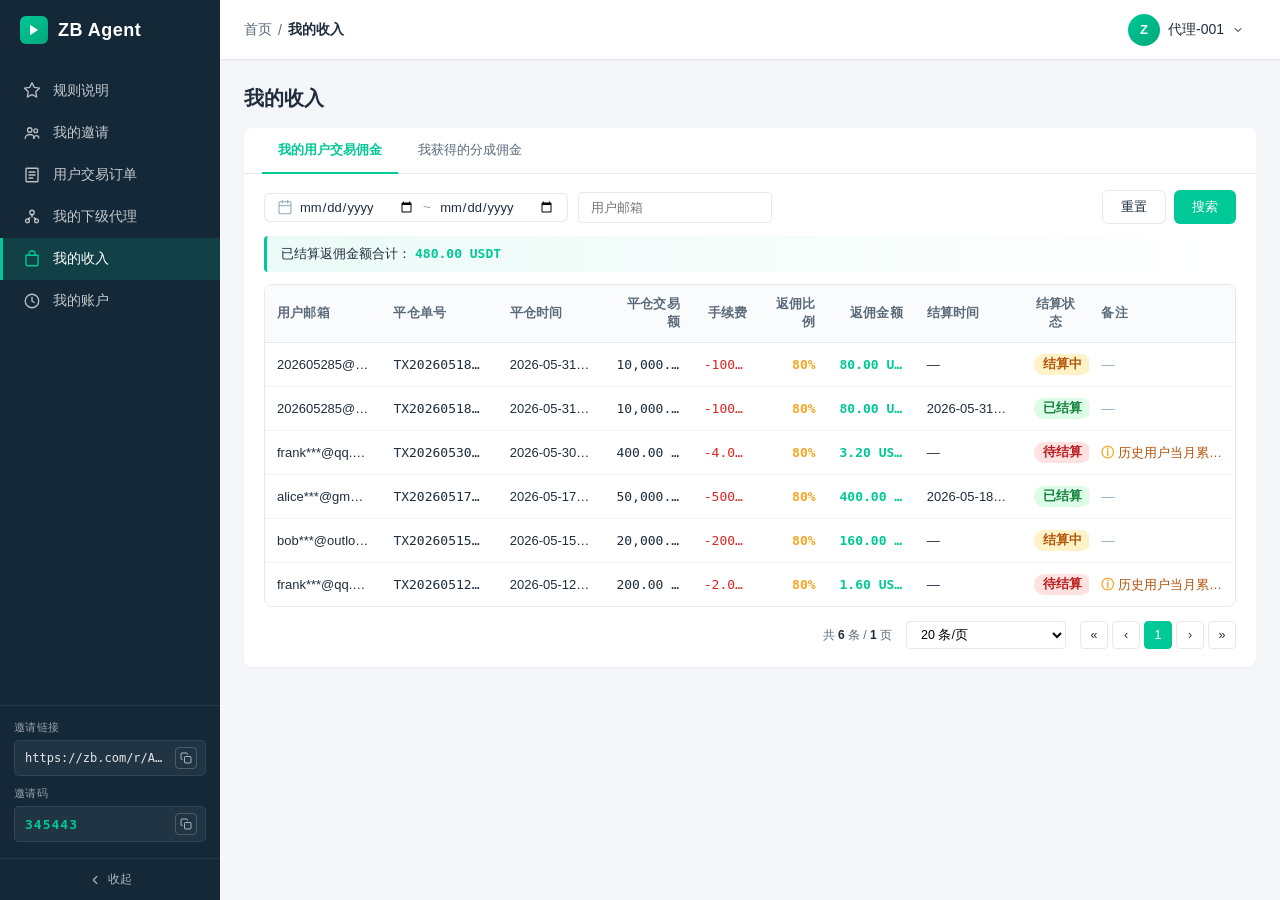
==== income.html @ 8e7a0451 "ZB代理后台第一版" ====
<!DOCTYPE html>
<html lang="zh-CN">
<head>
  <meta charset="UTF-8">
  <meta name="viewport" content="width=device-width, initial-scale=1.0">
  <meta http-equiv="Cache-Control" content="no-cache, no-store, must-revalidate">
  <meta http-equiv="Pragma" content="no-cache">
  <meta http-equiv="Expires" content="0">
  <title>我的收入</title>
  <link rel="stylesheet" href="assets/css/common.css?v=7">
</head>
<body data-title="我的收入">
  <div id="app"></div>
  <script src="assets/js/common.js?v=7"></script>
  <script>
    /* =================================================================
       我的收入 · 按需求文档实现
       Tab：
         L1：① 我的用户交易佣金   ② 我获得的分成佣金
         L2：仅 ①（不渲染 Tab 条）
       状态枚举：结算中 / 已结算
       ================================================================= */

    /* ============== 角色 ============== */
    function getRole() {
      try { return localStorage.getItem('zb_agent_role') || 'L1'; }
      catch (e) { return 'L1'; }
    }

    /* ============== Toast / 工具 ============== */
    function toast(msg, type) {
      const t = document.createElement('div');
      t.className = `toast toast-${type || 'success'}`;
      t.innerHTML = `<span class="toast-ico">${type === 'danger' ? '✕' : '✓'}</span>${msg}`;
      document.body.appendChild(t);
      requestAnimationFrame(() => t.classList.add('show'));
      setTimeout(() => { t.classList.remove('show'); setTimeout(() => t.remove(), 250); }, 2000);
    }
    function fmtUSDT(v) {
      return Number(v).toLocaleString('en-US', { minimumFractionDigits: 2, maximumFractionDigits: 2 }) + ' USDT';
    }
    // 含负数（手续费）的格式化
    function fmtUSDSigned(v) {
      const n = Number(v);
      const abs = Math.abs(n).toLocaleString('en-US', { minimumFractionDigits: 2, maximumFractionDigits: 2 });
      return (n < 0 ? '-' : '') + abs + ' USDT';
    }
    // 状态 tag：待结算 / 结算中 / 已结算
    function statusTag(status) {
      const map = {
        '待结算': 'st-wait',
        '结算中': 'st-pending',
        '已结算': 'st-settled',
      };
      return `<span class="st-tag ${map[status] || ''}">${status}</span>`;
    }
    // 备注：待结算订单显示原因；其它状态显示 "—"
    // 简短文案展示在表格内，完整说明通过 title 在 hover 时显示
    // incomeType: 'rebate'（Tab ① 返佣）| 'share'（Tab ② 分成）
    function settleRemark(status, incomeType) {
      if (status === '待结算') {
        const incomeName = incomeType === 'share' ? '分成金额' : '返佣金额';
        const full = `历史用户当月累计平仓金额 ≤ 1,000 USDT，${incomeName}进入「待结算」状态，暂不结算。`;
        return `<span class="remark-pending" title="${full}">历史用户当月累计平仓 ≤ 1,000 USDT</span>`;
      }
      return '<span class="muted">—</span>';
    }

    /* ============== Mock 数据 ============== */
    // Tab ①：我的用户交易佣金
    //   列：用户邮箱 / 平仓单号 / 平仓时间 / 平仓交易额 / 手续费 /
    //       返佣比例 / 返佣金额 / 结算时间 / 结算状态（待结算/结算中/已结算）/ 备注
    const COMM_DATA = [
      { email: '202605285@qq.com',   closeNo: 'TX20260518023', closeTime: '2026-05-31 15:34:10', closeAmt: 10000, fee: -100, rebateRate: 80, rebateAmt: 80,  settleTime: '—',                  status: '结算中' },
      { email: '202605285@qq.com',   closeNo: 'TX20260518024', closeTime: '2026-05-31 15:34:10', closeAmt: 10000, fee: -100, rebateRate: 80, rebateAmt: 80,  settleTime: '2026-05-31 16:34:10', status: '已结算' },
      // 历史用户单笔小额平仓：触发"待结算"规则（当月累计平仓 ≤ 1,000 USDT）
      { email: 'frank***@qq.com',    closeNo: 'TX20260530011', closeTime: '2026-05-30 09:21:00', closeAmt: 400,   fee: -4,   rebateRate: 80, rebateAmt: 3.2, settleTime: '—',                  status: '待结算' },
      { email: 'alice***@gmail.com', closeNo: 'TX20260517019', closeTime: '2026-05-17 12:30:00', closeAmt: 50000, fee: -500, rebateRate: 80, rebateAmt: 400, settleTime: '2026-05-18 00:00:10', status: '已结算' },
      { email: 'bob***@outlook.com', closeNo: 'TX20260515008', closeTime: '2026-05-15 21:10:00', closeAmt: 20000, fee: -200, rebateRate: 80, rebateAmt: 160, settleTime: '—',                  status: '结算中' },
      // 另一条历史用户的待结算
      { email: 'frank***@qq.com',    closeNo: 'TX20260512007', closeTime: '2026-05-12 16:08:00', closeAmt: 200,   fee: -2,   rebateRate: 80, rebateAmt: 1.6, settleTime: '—',                  status: '待结算' },
    ];

    // Tab ②：我获得的分成佣金
    //   列：用户邮箱 / 代理邮箱 / 平仓单号 / 平仓时间 / 平仓交易额 /
    //       手续费 / 订单佣金 / 我给代理设置的分成比例 / 分成金额 /
    //       结算时间 / 结算状态（待结算/结算中/已结算）/ 备注
    const SHARE_DATA = [
      { email: '202605282@qq.com',   agentEmail: '202605285@qq.com', closeNo: 'TX20260518023', closeTime: '2026-05-31 15:34:10', closeAmt: 10000, fee: -100, orderComm: 80, shareRate: 30, myShare: 24,  settleTime: '—',                  status: '结算中' },
      { email: '202605282@qq.com',   agentEmail: '202605285@qq.com', closeNo: 'TX20260518024', closeTime: '2026-05-31 15:34:10', closeAmt: 10000, fee: -100, orderComm: 80, shareRate: 30, myShare: 24,  settleTime: '2026-05-31 16:34:10', status: '已结算' },
      // 历史用户单笔小额平仓：触发"待结算"规则
      { email: 'frank***@qq.com',    agentEmail: 'sub***@gmail.com', closeNo: 'TX20260529008', closeTime: '2026-05-29 14:20:00', closeAmt: 500,   fee: -5,   orderComm: 4,  shareRate: 50, myShare: 2,   settleTime: '—',                  status: '待结算' },
      { email: 'helen***@gmail.com', agentEmail: 'sub***@gmail.com', closeNo: 'TX20260517005', closeTime: '2026-05-17 11:30:00', closeAmt: 5000,  fee: -50,  orderComm: 40, shareRate: 70, myShare: 28,  settleTime: '2026-05-18 00:00:10', status: '已结算' },
    ];

    /* ============== 通用：日期范围 + 筛选按钮 ============== */
    function dateRangeWrap() {
      return `
        <div class="date-input-wrap">
          <svg class="date-ico" viewBox="0 0 24 24" width="16" height="16" fill="none">
            <rect x="3" y="4" width="18" height="18" rx="2" stroke="currentColor" stroke-width="1.6"/>
            <line x1="16" y1="2" x2="16" y2="6" stroke="currentColor" stroke-width="1.6" stroke-linecap="round"/>
            <line x1="8" y1="2" x2="8" y2="6" stroke="currentColor" stroke-width="1.6" stroke-linecap="round"/>
            <line x1="3" y1="10" x2="21" y2="10" stroke="currentColor" stroke-width="1.6"/>
          </svg>
          <input type="date" class="dt-input" title="平仓时间 起" />
          <span class="dt-sep">~</span>
          <input type="date" class="dt-input" title="平仓时间 止" />
        </div>
      `;
    }
    function filterActions() {
      return `
        <div class="filter-actions">
          <button class="btn-reset" data-act="reset">重置</button>
          <button class="btn-query" data-act="search">搜索</button>
        </div>
      `;
    }

    /* ============== Tab ①：我的用户交易佣金 ============== */
    function renderCommTab() {
      // 已结算返佣金额合计
      const total = COMM_DATA.filter(r => r.status === '已结算').reduce((s, r) => s + r.rebateAmt, 0);
      return `
        <div class="filter-row">
          ${dateRangeWrap()}
          <input type="text" class="form-input filter-input" placeholder="用户邮箱" />
          ${filterActions()}
        </div>

        <div class="sum-row">已结算返佣金额合计：<b class="sum-num">${fmtUSDT(total)}</b></div>

        <div class="table-wrap">
          <table class="data-table biz-table">
            <colgroup>
              <col style="width:12%">
              <col style="width:12%">
              <col style="width:11%">
              <col style="width:9%">
              <col style="width:7%">
              <col style="width:7%">
              <col style="width:9%">
              <col style="width:11%">
              <col style="width:7%">
              <col style="width:15%">
            </colgroup>
            <thead>
              <tr>
                <th>用户邮箱</th>
                <th>平仓单号</th>
                <th>平仓时间</th>
                <th class="text-right">平仓交易额</th>
                <th class="text-right">手续费</th>
                <th class="text-right">返佣比例</th>
                <th class="text-right">返佣金额</th>
                <th>结算时间</th>
                <th class="text-center">结算状态</th>
                <th>备注</th>
              </tr>
            </thead>
            <tbody>
              ${COMM_DATA.length ? COMM_DATA.map((r) => `
                <tr>
                  <td><span class="link-text">${r.email}</span></td>
                  <td class="mono">${r.closeNo}</td>
                  <td class="muted">${r.closeTime}</td>
                  <td class="text-right num">${fmtUSDT(r.closeAmt)}</td>
                  <td class="text-right num fee">${fmtUSDSigned(r.fee)}</td>
                  <td class="text-right num rate-num">${r.rebateRate}%</td>
                  <td class="text-right num strong">${fmtUSDT(r.rebateAmt)}</td>
                  <td class="muted">${r.settleTime}</td>
                  <td class="text-center">${statusTag(r.status)}</td>
                  <td class="remark-cell">${settleRemark(r.status, 'rebate')}</td>
                </tr>
              `).join('') : emptyRow(10)}
            </tbody>
          </table>
        </div>
        ${pagination(COMM_DATA.length)}
      `;
    }

    /* ============== Tab ②：我获得的分成佣金（L1） ============== */
    function renderShareTab() {
      const total = SHARE_DATA.filter(r => r.status === '已结算').reduce((s, r) => s + r.myShare, 0);
      return `
        <div class="filter-row">
          ${dateRangeWrap()}
          <input type="text" class="form-input filter-input" placeholder="用户邮箱" />
          <input type="text" class="form-input filter-input" placeholder="代理邮箱" />
          ${filterActions()}
        </div>

        <div class="sum-row">已结算分成金额合计：<b class="sum-num">${fmtUSDT(total)}</b></div>

        <div class="table-wrap">
          <table class="data-table biz-table">
            <colgroup>
              <col style="width:9%">
              <col style="width:10%">
              <col style="width:10%">
              <col style="width:10%">
              <col style="width:8%">
              <col style="width:7%">
              <col style="width:8%">
              <col style="width:9%">
              <col style="width:7%">
              <col style="width:9%">
              <col style="width:6%">
              <col style="width:7%">
            </colgroup>
            <thead>
              <tr>
                <th>用户邮箱</th>
                <th>代理邮箱</th>
                <th>平仓单号</th>
                <th>平仓时间</th>
                <th class="text-right">平仓交易额</th>
                <th class="text-right">手续费</th>
                <th class="text-right">订单佣金</th>
                <th class="text-right">我给代理设置的分成比例</th>
                <th class="text-right">分成金额</th>
                <th>结算时间</th>
                <th class="text-center">结算状态</th>
                <th>备注</th>
              </tr>
            </thead>
            <tbody>
              ${SHARE_DATA.length ? SHARE_DATA.map((r) => `
                <tr>
                  <td><span class="link-text">${r.email}</span></td>
                  <td><span class="agent-tag">${r.agentEmail}</span></td>
                  <td class="mono">${r.closeNo}</td>
                  <td class="muted">${r.closeTime}</td>
                  <td class="text-right num">${fmtUSDT(r.closeAmt)}</td>
                  <td class="text-right num fee">${fmtUSDSigned(r.fee)}</td>
                  <td class="text-right num">${fmtUSDT(r.orderComm)}</td>
                  <td class="text-right num rate-num">${r.shareRate}%</td>
                  <td class="text-right num strong">${fmtUSDT(r.myShare)}</td>
                  <td class="muted">${r.settleTime}</td>
                  <td class="text-center">${statusTag(r.status)}</td>
                  <td class="remark-cell">${settleRemark(r.status, 'share')}</td>
                </tr>
              `).join('') : emptyRow(12)}
            </tbody>
          </table>
        </div>
        ${pagination(SHARE_DATA.length)}
      `;
    }

    /* ============== 空态行 + 分页 ============== */
    function emptyRow(cols) {
      return `
        <tr class="empty-row">
          <td colspan="${cols}">
            <div class="empty-cell">
              <svg viewBox="0 0 64 64" width="48" height="48" class="empty-svg">
                <rect x="8" y="14" width="48" height="38" rx="4" fill="#f1f5f9" stroke="#cbd5e1" stroke-width="1.5"/>
                <line x1="8" y1="24" x2="56" y2="24" stroke="#cbd5e1" stroke-width="1.5"/>
                <circle cx="14" cy="19" r="1.4" fill="#cbd5e1"/>
                <circle cx="18" cy="19" r="1.4" fill="#cbd5e1"/>
                <circle cx="22" cy="19" r="1.4" fill="#cbd5e1"/>
                <line x1="16" y1="36" x2="48" y2="36" stroke="#e2e8f0" stroke-width="2" stroke-linecap="round"/>
                <line x1="16" y1="42" x2="40" y2="42" stroke="#e2e8f0" stroke-width="2" stroke-linecap="round"/>
              </svg>
              <span>暂无资料</span>
            </div>
          </td>
        </tr>
      `;
    }
    function pagination(total) {
      const totalPages = Math.max(1, Math.ceil(total / 20));
      return `
        <div class="pagination">
          <span class="page-info">共 <b>${total}</b> 条 / <b>${totalPages}</b> 页</span>
          <div class="page-size">
            <select class="form-select page-size-sel">
              <option>10 条/页</option>
              <option selected>20 条/页</option>
              <option>50 条/页</option>
              <option>100 条/页</option>
            </select>
          </div>
          <div class="page-btns">
            <button class="page-btn" data-page="first" title="首页">«</button>
            <button class="page-btn" data-page="prev"  title="上一页">‹</button>
            <button class="page-btn active">1</button>
            <button class="page-btn" data-page="next"  title="下一页">›</button>
            <button class="page-btn" data-page="last"  title="末页">»</button>
          </div>
        </div>
      `;
    }

    /* ============== 主框架 ============== */
    const PAGE_CONTENT = (function () {
      // L1 + L2 都有下级代理 → 都能拿到分成佣金（2 Tab）
      // L3 是最底层 → 只有用户交易佣金（1 Tab）
      const role = getRole();
      const showFullTabs = role === 'L1' || role === 'L2';
      const tabBar = showFullTabs ? `
        <div class="inv-tabs">
          <button class="inv-tab active" data-tab="comm">我的用户交易佣金</button>
          <button class="inv-tab" data-tab="share">我获得的分成佣金</button>
        </div>
      ` : '';

      return `
        <div class="page-header">
          <h1 class="page-title">我的收入</h1>
        </div>

        <div class="card sec-card">
          ${tabBar}
          <div class="inv-pane" id="incPane"></div>
        </div>
      `;
    })();

    let currentTab = 'comm';
    function switchTab(tab) {
      currentTab = tab;
      document.querySelectorAll('.inv-tab').forEach((b) => {
        b.classList.toggle('active', b.dataset.tab === tab);
      });
      const el = document.getElementById('incPane');
      el.innerHTML = tab === 'share' ? renderShareTab() : renderCommTab();
      bindPaneActions();
    }

    function bindPaneActions() {
      document.querySelectorAll('[data-act]').forEach((b) => {
        b.addEventListener('click', () => {
          const act = b.dataset.act;
          if (act === 'reset') {
            document.querySelectorAll('#incPane input, #incPane select').forEach((el) => { el.value = ''; });
            toast('已重置筛选', 'success');
          } else if (act === 'search') {
            toast('已搜索', 'success');
          }
        });
      });
      document.querySelectorAll('.page-btn').forEach((b) => {
        b.addEventListener('click', () => {
          if (b.classList.contains('active')) return;
          toast('翻页（占位）', 'success');
        });
      });
    }

    window.onPageReady = function () {
      document.querySelectorAll('.inv-tab').forEach((b) => {
        b.addEventListener('click', () => switchTab(b.dataset.tab));
      });
      switchTab('comm');
    };

    initLayout(PAGE_CONTENT);
  </script>

  <style>
    /* —— Tab —— */
    .sec-card { padding: 0; }
    .inv-tabs {
      display: flex; gap: 4px;
      padding: 0 18px;
      border-bottom: 1px solid var(--color-border);
    }
    .inv-tab {
      padding: 13px 16px;
      font-size: var(--fs-body);
      color: var(--color-text-secondary);
      background: transparent; border: none;
      border-bottom: 2px solid transparent;
      cursor: pointer;
      transition: all 0.15s;
      margin-bottom: -1px;
      font-family: inherit;
    }
    .inv-tab:hover { color: var(--color-primary); }
    .inv-tab.active {
      color: var(--color-primary); font-weight: var(--fw-semibold);
      border-bottom-color: var(--color-primary);
    }
    .inv-pane { padding: 16px 20px 18px; }

    /* —— 筛选 —— */
    .filter-row {
      display: flex; align-items: center; gap: 10px;
      flex-wrap: wrap; margin-bottom: 12px;
    }
    .filter-input { min-width: 160px; max-width: 200px; }
    .filter-actions { margin-left: auto; display: flex; gap: 8px; }

    .date-input-wrap {
      display: flex; align-items: center; gap: 6px;
      padding: 5px 12px;
      border: 1px solid var(--color-border);
      border-radius: 6px; background: #fff;
    }
    .date-input-wrap:focus-within { border-color: var(--color-primary); }
    .date-ico { color: var(--color-text-muted); }
    .dt-input {
      border: none; outline: none;
      font-size: var(--fs-body); color: var(--color-text);
      background: transparent; width: 116px; font-family: inherit;
    }
    .dt-sep { color: var(--color-text-muted); padding: 0 2px; }

    .btn-query, .btn-reset {
      padding: 7px 18px; font-size: var(--fs-body); border-radius: 6px;
      cursor: pointer; border: none; transition: all 0.15s; font-family: inherit;
    }
    .btn-query { color: #fff; background: var(--color-primary); }
    .btn-query:hover { background: var(--color-primary-hover); }
    .btn-reset { color: var(--color-text); background: #fff; border: 1px solid var(--color-border); }
    .btn-reset:hover { border-color: var(--color-primary); color: var(--color-primary); }

    /* —— 合计行 —— */
    .sum-row {
      padding: 9px 14px;
      background: linear-gradient(90deg, rgba(0,200,150,0.08) 0%, rgba(0,200,150,0) 100%);
      border-left: 3px solid var(--color-primary);
      border-radius: 4px;
      margin-bottom: 12px;
      font-size: var(--fs-body);
      color: var(--color-text);
    }
    .sum-num {
      color: var(--color-primary);
      font-weight: var(--fw-bold);
      font-size: var(--fs-h3);
      font-family: ui-monospace, monospace;
      margin-left: 4px;
    }

    /* —— 表 —— */
    .biz-table {
      table-layout: fixed;
      width: 100%;
    }
    .biz-table th, .biz-table td {
      vertical-align: middle;
      white-space: nowrap;
      overflow: hidden;
      text-overflow: ellipsis;
      padding: 11px 12px;
    }
    .muted { color: var(--color-text-muted); }
    .strong { font-weight: var(--fw-semibold); color: var(--color-text); }
    .mono {
      font-family: ui-monospace, 'SF Mono', Consolas, monospace;
      color: var(--color-text);
      font-size: var(--fs-body-sm);
    }
    .num {
      font-family: ui-monospace, 'SF Mono', Consolas, monospace;
      color: var(--color-text);
    }
    .num.strong { color: var(--color-primary); }
    .num.fee { color: #dc2626; }
    .num.rate-num { color: var(--color-warning); font-weight: var(--fw-semibold); }
    .link-text { color: var(--color-text); font-weight: var(--fw-medium); }

    /* 代理 tag */
    .agent-tag {
      display: inline-block; padding: 2px 8px;
      background: rgba(58,161,255,0.08);
      color: #3aa1ff; border-radius: 3px;
      font-size: var(--fs-body-sm);
      font-family: ui-monospace, monospace;
    }

    /* 结算状态：待结算 / 结算中 / 已结算 */
    .st-tag {
      display: inline-block;
      padding: 2px 9px;
      border-radius: 10px;
      font-size: var(--fs-body-sm);
      font-weight: var(--fw-semibold);
    }
    .st-wait    { background: #fee2e2; color: #b91c1c; }
    .st-pending { background: #fef3c7; color: #b45309; }
    .st-settled { background: #dcfce7; color: #15803d; }

    /* —— 备注列 —— */
    /* 待结算订单的备注：橙色文字 + 截断显示，hover 完整 title 提示 */
    .remark-cell {
      font-size: var(--fs-meta);
      color: var(--color-text-muted);
    }
    .remark-pending {
      display: inline-block;
      max-width: 100%;
      color: #b45309;
      cursor: help;
      overflow: hidden;
      text-overflow: ellipsis;
      white-space: nowrap;
      vertical-align: bottom;
    }
    .remark-pending::before {
      content: "ⓘ ";
      color: var(--color-warning);
      font-weight: bold;
    }

    /* 表头允许换行：防止"我给代理设置的分成比例"等长标题被截断 */
    .biz-table th {
      white-space: normal;
      line-height: 1.4;
      word-break: keep-all;
      overflow-wrap: break-word;
    }

    /* 空态行 */
    .empty-row td { padding: 0; border-bottom: none; }
    .empty-cell {
      display: flex; flex-direction: column;
      align-items: center; justify-content: center;
      gap: 10px;
      padding: 56px 20px;
      color: var(--color-text-muted);
      font-size: var(--fs-meta);
    }
    .empty-svg { opacity: 0.7; }

    /* 分页 */
    .pagination {
      display: flex; align-items: center; justify-content: flex-end;
      gap: 14px; margin-top: 14px;
    }
    .page-info { font-size: var(--fs-meta); color: var(--color-text-secondary); }
    .page-info b { color: var(--color-text); }
    .page-size-sel {
      padding: 5px 24px 5px 10px;
      font-size: var(--fs-body-sm);
      border-radius: 4px;
      border: 1px solid var(--color-border);
      background: #fff; cursor: pointer; font-family: inherit;
    }
    .page-btns { display: flex; gap: 4px; }
    .page-btn {
      min-width: 28px; height: 28px;
      padding: 0 8px;
      border: 1px solid var(--color-border);
      background: #fff; color: var(--color-text);
      cursor: pointer; border-radius: 4px;
      font-size: var(--fs-body-sm);
      transition: all 0.15s; font-family: inherit;
    }
    .page-btn:hover { border-color: var(--color-primary); color: var(--color-primary); }
    .page-btn.active {
      background: var(--color-primary);
      border-color: var(--color-primary);
      color: #fff; cursor: default;
    }
  </style>
</body>
</html>
---- assets/css/common.css ----
/* =========================================================
   ZB 代理后台 · 通用样式
   设计风格：参考 PartnerShip（深色侧边栏 + 浅色内容区）
   ========================================================= */

:root {
  /* 配色变量 —— 后续如要换主题，只改这里 */
  --bg-page: #f4f6f9;              /* 内容区背景 */
  --bg-card: #ffffff;              /* 卡片背景 */
  --bg-sidebar: #142838;           /* 侧边栏背景（深海蓝） */
  --bg-sidebar-hover: #1f3a4f;     /* 侧边栏 hover 态 */
  --bg-sidebar-active: #00c896;    /* 侧边栏选中态（亮绿） */
  --bg-header: #ffffff;            /* 顶部 header 背景 */

  --color-primary: #00c896;        /* 主题色 - 亮绿 */
  --color-primary-hover: #00b386;
  --color-text: #1f2d3d;           /* 主文本 */
  --color-text-secondary: #5a6a7a; /* 次文本 */
  --color-text-muted: #8fa9bb;     /* 弱化文本 */
  --color-text-light: #ffffff;     /* 深色背景上的文字 */
  --color-border: #e4e9f0;         /* 边框 */
  --color-success: #00c896;
  --color-warning: #f5a623;
  --color-danger: #e64545;
  --color-info: #3aa1ff;

  /* 尺寸 */
  --sidebar-width: 220px;
  --sidebar-width-collapsed: 60px;
  --header-height: 60px;
  --radius-sm: 4px;
  --radius-md: 8px;
  --radius-lg: 12px;

  /* 阴影 */
  --shadow-sm: 0 1px 2px rgba(0, 0, 0, 0.04);
  --shadow-md: 0 2px 8px rgba(0, 0, 0, 0.06);
  --shadow-lg: 0 4px 16px rgba(0, 0, 0, 0.08);

  /* =========================================================
     字号规范（全局统一，新页面必须使用这套变量）
     使用原则：
       --fs-h1       页面主标题（一页一个）
       --fs-h2       区块/卡片/章节标题
       --fs-h3       子标题、单元小标题、KPI 数字标签
       --fs-body     正文：表格 td、段落、按钮、输入框
       --fs-body-sm  紧凑正文：表格 th、表单 label
       --fs-meta     副标题、说明、提示、tip
       --fs-mini     辅助：增减量 delta、breadcrumb、表格次要字段
       --fs-tag      标签、徽章、最弱辅助
     ========================================================= */
  --fs-h1: 20px;
  --fs-h2: 15px;
  --fs-h3: 13px;
  --fs-body: 13px;
  --fs-body-sm: 12.5px;
  --fs-meta: 12px;
  --fs-mini: 11.5px;
  --fs-tag: 10.5px;

  /* 行高 */
  --lh-tight: 1.4;
  --lh-normal: 1.6;
  --lh-loose: 1.8;

  /* 字重 */
  --fw-normal: 400;
  --fw-medium: 500;
  --fw-semibold: 600;
  --fw-bold: 700;
}

/* ============== 重置与基础 ============== */
*,
*::before,
*::after {
  box-sizing: border-box;
  margin: 0;
  padding: 0;
}

html,
body {
  height: 100%;
  font-family: -apple-system, BlinkMacSystemFont, "PingFang SC",
    "Microsoft YaHei", "微软雅黑", "Helvetica Neue", Arial, sans-serif;
  font-size: 14px;
  color: var(--color-text);
  background-color: var(--bg-page);
  -webkit-font-smoothing: antialiased;
  -moz-osx-font-smoothing: grayscale;
}

a {
  color: inherit;
  text-decoration: none;
}

button {
  font-family: inherit;
  cursor: pointer;
  border: none;
  background: none;
}

ul {
  list-style: none;
}

/* ============== 整体布局 ============== */
.app-layout {
  display: flex;
  min-height: 100vh;
}

/* 主内容区（右侧） */
.main-wrapper {
  flex: 1;
  display: flex;
  flex-direction: column;
  margin-left: var(--sidebar-width);
  min-width: 0;
  transition: margin-left 0.22s ease;
}

.main-content {
  flex: 1;
  padding: 24px;
  overflow-x: auto;
}

/* ============== 侧边栏 ============== */
.sidebar {
  position: fixed;
  left: 0;
  top: 0;
  bottom: 0;
  width: var(--sidebar-width);
  background-color: var(--bg-sidebar);
  color: var(--color-text-light);
  display: flex;
  flex-direction: column;
  z-index: 100;
  transition: width 0.22s ease;
}

.sidebar-logo {
  height: var(--header-height);
  display: flex;
  align-items: center;
  padding: 0 20px;
  font-size: 18px;
  font-weight: 700;
  letter-spacing: 0.5px;
  gap: 10px;
}

.sidebar-logo .logo-icon {
  width: 28px;
  height: 28px;
  display: flex;
  align-items: center;
  justify-content: center;
  background: linear-gradient(135deg, #00c896 0%, #00a87d 100%);
  border-radius: 6px;
  color: #fff;
}

.sidebar-menu {
  flex: 1;
  padding: 10px 0;
  overflow-y: auto;
}

.sidebar-menu li {
  position: relative;
}

.sidebar-menu a {
  display: flex;
  align-items: center;
  gap: 12px;
  padding: 12px 20px;
  color: rgba(255, 255, 255, 0.75);
  font-size: 14px;
  transition: all 0.2s;
  border-left: 3px solid transparent;
}

.sidebar-menu a:hover {
  background-color: var(--bg-sidebar-hover);
  color: #fff;
}

.sidebar-menu a.active {
  background-color: rgba(0, 200, 150, 0.15);
  color: #fff;
  border-left-color: var(--color-primary);
}

.sidebar-menu a.active .menu-icon {
  color: var(--color-primary);
}

.menu-icon {
  width: 18px;
  height: 18px;
  flex-shrink: 0;
  color: rgba(255, 255, 255, 0.7);
}

/* ============== 侧边栏底部：折叠 / 展开 按钮 ============== */
.sidebar-collapse-btn {
  display: flex;
  align-items: center;
  justify-content: center;
  gap: 6px;
  width: 100%;
  padding: 12px 14px;
  border: none;
  border-top: 1px solid rgba(255, 255, 255, 0.08);
  background: transparent;
  color: rgba(255, 255, 255, 0.65);
  font-size: 12px;
  cursor: pointer;
  transition: all 0.15s;
  font-family: inherit;
  flex-shrink: 0;
}
.sidebar-collapse-btn:hover {
  background: rgba(255, 255, 255, 0.05);
  color: #fff;
}
.collapse-icon {
  flex-shrink: 0;
  transition: transform 0.22s ease;
}

/* ============== 侧边栏：折叠态 ============== */
.app-layout.sidebar-collapsed .sidebar {
  width: var(--sidebar-width-collapsed);
}
.app-layout.sidebar-collapsed .main-wrapper {
  margin-left: var(--sidebar-width-collapsed);
}

/* 折叠态：logo 隐藏文字，居中图标 */
.app-layout.sidebar-collapsed .sidebar-logo {
  padding: 0;
  justify-content: center;
}
.app-layout.sidebar-collapsed .sidebar-logo span {
  display: none;
}

/* 折叠态：菜单项隐藏文字，居中图标 */
.app-layout.sidebar-collapsed .sidebar-menu a {
  padding: 12px 0;
  justify-content: center;
  gap: 0;
  border-left-width: 0;
}
.app-layout.sidebar-collapsed .sidebar-menu a span {
  display: none;
}
/* 选中态：底部小色块取代左侧边线（更直观） */
.app-layout.sidebar-collapsed .sidebar-menu a.active {
  border-left: none;
  position: relative;
}
.app-layout.sidebar-collapsed .sidebar-menu a.active::before {
  content: "";
  position: absolute;
  left: 0;
  top: 25%;
  bottom: 25%;
  width: 3px;
  background: var(--color-primary);
  border-radius: 0 2px 2px 0;
}

/* 折叠态：邀请卡整体隐藏（内容是长文本，折叠后不适合展示） */
.app-layout.sidebar-collapsed .sidebar-invite {
  display: none;
}

/* 折叠态：底部按钮只显示图标，箭头方向反转 */
.app-layout.sidebar-collapsed .sidebar-collapse-btn {
  padding: 12px 0;
}
.app-layout.sidebar-collapsed .collapse-text {
  display: none;
}
.app-layout.sidebar-collapsed .collapse-icon {
  transform: rotate(180deg);
}

/* ============== 侧边栏底部：邀请链接 + 邀请码 ============== */
.sidebar-invite {
  /* 紧贴底部，与菜单列表之间有分隔线 */
  padding: 14px 14px 16px;
  border-top: 1px solid rgba(255, 255, 255, 0.08);
  display: flex;
  flex-direction: column;
  gap: 10px;
}
.sb-inv-row {
  display: flex;
  flex-direction: column;
  gap: 5px;
  min-width: 0;
}
.sb-inv-label {
  font-size: 11px;
  color: rgba(255, 255, 255, 0.55);
  letter-spacing: 0.4px;
}
.sb-inv-value {
  display: flex;
  align-items: center;
  gap: 6px;
  padding: 6px 8px 6px 10px;
  background: rgba(255, 255, 255, 0.06);
  border: 1px solid rgba(255, 255, 255, 0.08);
  border-radius: 5px;
  min-width: 0;
}
.sb-inv-text {
  flex: 1;
  min-width: 0;
  font-family: ui-monospace, "SF Mono", Consolas, monospace;
  font-size: 12px;
  color: rgba(255, 255, 255, 0.88);
  overflow: hidden;
  text-overflow: ellipsis;
  white-space: nowrap;
}
.sb-inv-code {
  font-size: 13px;
  font-weight: 700;
  color: var(--color-primary);
  letter-spacing: 1px;
}
.sb-inv-copy {
  display: inline-flex; align-items: center; justify-content: center;
  width: 22px; height: 22px;
  padding: 0;
  background: transparent;
  border: 1px solid rgba(255, 255, 255, 0.2);
  border-radius: 4px;
  color: rgba(255, 255, 255, 0.7);
  cursor: pointer;
  transition: all 0.15s;
  flex-shrink: 0;
  font-family: inherit;
}
.sb-inv-copy:hover {
  background: var(--color-primary);
  border-color: var(--color-primary);
  color: #fff;
}

/* ============== 顶部 Header ============== */
.header {
  height: var(--header-height);
  background-color: var(--bg-header);
  border-bottom: 1px solid var(--color-border);
  display: flex;
  align-items: center;
  justify-content: space-between;
  padding: 0 24px;
  box-shadow: var(--shadow-sm);
  position: sticky;
  top: 0;
  z-index: 50;
}

.breadcrumb {
  font-size: 14px;
  color: var(--color-text-secondary);
  display: flex;
  align-items: center;
  gap: 6px;
}

.breadcrumb .current {
  color: var(--color-text);
  font-weight: 600;
}

.header-actions {
  display: flex;
  align-items: center;
  gap: 16px;
}

.icon-btn {
  width: 36px;
  height: 36px;
  border-radius: 50%;
  display: flex;
  align-items: center;
  justify-content: center;
  color: var(--color-text-secondary);
  transition: all 0.2s;
  position: relative;
}

.icon-btn:hover {
  background-color: var(--bg-page);
  color: var(--color-text);
}

.icon-btn .badge {
  position: absolute;
  top: 6px;
  right: 6px;
  width: 8px;
  height: 8px;
  background-color: var(--color-danger);
  border-radius: 50%;
}

/* 用户下拉 */
.user-dropdown {
  position: relative;
}

.user-trigger {
  display: flex;
  align-items: center;
  gap: 8px;
  padding: 4px 12px 4px 4px;
  border-radius: 20px;
  transition: background 0.2s;
}

.user-trigger:hover {
  background-color: var(--bg-page);
}

.avatar {
  width: 32px;
  height: 32px;
  border-radius: 50%;
  background: linear-gradient(135deg, #00c896 0%, #00a87d 100%);
  color: #fff;
  display: flex;
  align-items: center;
  justify-content: center;
  font-size: 13px;
  font-weight: 600;
}

.user-name {
  font-size: 14px;
  color: var(--color-text);
}

.dropdown-menu {
  position: absolute;
  top: calc(100% + 8px);
  right: 0;
  min-width: 180px;
  background: #fff;
  border-radius: var(--radius-md);
  box-shadow: var(--shadow-lg);
  padding: 6px 0;
  opacity: 0;
  visibility: hidden;
  transform: translateY(-6px);
  transition: all 0.2s;
}

.user-dropdown.open .dropdown-menu {
  opacity: 1;
  visibility: visible;
  transform: translateY(0);
}

.dropdown-menu a {
  display: flex;
  align-items: center;
  gap: 10px;
  padding: 10px 16px;
  color: var(--color-text);
  font-size: 14px;
  transition: background 0.15s;
}

.dropdown-menu a:hover {
  background-color: var(--bg-page);
}

.dropdown-menu hr {
  border: none;
  border-top: 1px solid var(--color-border);
  margin: 4px 0;
}

/* ============== 通用组件 ============== */

/* 页面标题 */
.page-header {
  margin-bottom: 16px;
}

.page-title {
  font-size: var(--fs-h1);
  font-weight: var(--fw-bold);
  color: var(--color-text);
  margin-bottom: 4px;
  line-height: var(--lh-tight);
}

.page-desc {
  font-size: var(--fs-meta);
  color: var(--color-text-secondary);
  line-height: var(--lh-normal);
}

/* 卡片 */
.card {
  background-color: var(--bg-card);
  border-radius: var(--radius-md);
  padding: 20px;
  margin-bottom: 14px;
  box-shadow: var(--shadow-sm);
}

.card-title {
  font-size: var(--fs-h2);
  font-weight: var(--fw-semibold);
  margin-bottom: 14px;
  display: flex;
  align-items: center;
  gap: 8px;
}

.card-title::before {
  content: "";
  width: 3px;
  height: 14px;
  background-color: var(--color-primary);
  border-radius: 2px;
}

/* 按钮 */
.btn {
  display: inline-flex;
  align-items: center;
  justify-content: center;
  gap: 5px;
  padding: 7px 14px;
  border-radius: var(--radius-sm);
  font-size: var(--fs-body);
  font-weight: var(--fw-medium);
  transition: all 0.2s;
  border: 1px solid transparent;
  cursor: pointer;
}

.btn-primary {
  background-color: var(--color-primary);
  color: #fff;
}

.btn-primary:hover {
  background-color: var(--color-primary-hover);
}

.btn-outline {
  background-color: #fff;
  border-color: var(--color-border);
  color: var(--color-text);
}

.btn-outline:hover {
  border-color: var(--color-primary);
  color: var(--color-primary);
}

.btn-sm {
  padding: 4px 10px;
  font-size: var(--fs-meta);
}

/* 表格 */
.table-wrap {
  overflow-x: auto;
  border-radius: var(--radius-md);
  border: 1px solid var(--color-border);
}

table.data-table {
  width: 100%;
  border-collapse: collapse;
  background: #fff;
  font-size: var(--fs-body);
}

.data-table thead {
  background-color: #fafbfc;
}

.data-table th {
  padding: 10px 14px;
  text-align: left;
  font-weight: var(--fw-semibold);
  font-size: var(--fs-body-sm);
  color: var(--color-text-secondary);
  border-bottom: 1px solid var(--color-border);
  white-space: nowrap;
  letter-spacing: 0.2px;
}

.data-table td {
  padding: 11px 14px;
  font-size: var(--fs-body);
  border-bottom: 1px solid #f0f3f7;
  color: var(--color-text);
}

.data-table tbody tr:hover {
  background-color: #f9fafc;
}

.data-table tbody tr:last-child td {
  border-bottom: none;
}

/* 表头/单元格对齐 —— 同名 class 都生效（避免被 th 默认 left 覆盖） */
.data-table th.text-right,
.data-table td.text-right {
  text-align: right;
}
.data-table th.text-center,
.data-table td.text-center {
  text-align: center;
}

/* 空态 */
.empty-state {
  padding: 60px 20px;
  text-align: center;
  color: var(--color-text-muted);
  font-size: var(--fs-meta);
}

.empty-state .empty-icon {
  font-size: 44px;
  margin-bottom: 12px;
  opacity: 0.4;
}

/* 占位提示（开发中标签） */
.dev-tag {
  display: inline-block;
  padding: 1px 8px;
  background-color: #fff5e6;
  color: #f5a623;
  border-radius: 4px;
  font-size: var(--fs-tag);
  font-weight: var(--fw-semibold);
  margin-left: 8px;
}

/* 标签 */
.tag {
  display: inline-block;
  padding: 1px 8px;
  border-radius: 4px;
  font-size: var(--fs-tag);
  font-weight: var(--fw-semibold);
}

.tag-success {
  background-color: #e6faf3;
  color: var(--color-success);
}

.tag-warning {
  background-color: #fff5e6;
  color: var(--color-warning);
}

.tag-danger {
  background-color: #ffeaea;
  color: var(--color-danger);
}

.tag-info {
  background-color: #e7f3ff;
  color: var(--color-info);
}

/* =========================================================
   区块卡 / 章节 / 区块头 —— 全局统一样式
   适用：rules.html、assessment.html 等所有业务页
   ========================================================= */

/* 区块卡（多用于横向单卡） */
.sec-card {
  background: var(--bg-card);
  border-radius: var(--radius-md);
  padding: 20px 22px;
  margin-bottom: 14px;
  box-shadow: var(--shadow-sm);
}

/* 区块头（含编号 + 标题 + 副标） */
.sec-head {
  display: flex;
  align-items: center;
  gap: 10px;
  margin-bottom: 14px;
  padding-bottom: 12px;
  border-bottom: 1px solid #f0f3f7;
}

.sec-head.no-border {
  padding-bottom: 0;
  border-bottom: none;
}

.sec-head.with-right {
  justify-content: space-between;
}

.sec-head .head-left {
  display: flex;
  align-items: center;
  gap: 10px;
}

.sec-num {
  flex-shrink: 0;
  width: 26px;
  height: 26px;
  border-radius: 6px;
  background: linear-gradient(135deg, #00c896 0%, #00a87d 100%);
  color: #fff;
  font-size: var(--fs-meta);
  font-weight: var(--fw-bold);
  display: flex;
  align-items: center;
  justify-content: center;
  box-shadow: 0 2px 6px rgba(0, 200, 150, 0.25);
}

.sec-title {
  font-size: var(--fs-h2);
  font-weight: var(--fw-bold);
  color: var(--color-text);
  line-height: var(--lh-tight);
}

.sec-sub {
  font-size: var(--fs-meta);
  color: var(--color-text-secondary);
  line-height: var(--lh-normal);
  margin-top: 1px;
}

/* =========================================================
   Toast 全局提示（右上角悬浮）
   ========================================================= */
.toast {
  position: fixed;
  top: 20px;
  right: 20px;
  background: #fff;
  padding: 11px 18px;
  border-radius: var(--radius-md);
  box-shadow: 0 6px 20px rgba(0, 0, 0, 0.12);
  display: flex;
  align-items: center;
  gap: 8px;
  font-size: var(--fs-body);
  color: var(--color-text);
  z-index: 1000;
  opacity: 0;
  transform: translateX(20px);
  transition: all 0.25s;
  border-left: 3px solid var(--color-primary);
}
.toast.show { opacity: 1; transform: translateX(0); }
.toast-danger { border-left-color: var(--color-danger); }
.toast-ico {
  width: 18px;
  height: 18px;
  border-radius: 50%;
  display: flex;
  align-items: center;
  justify-content: center;
  background: var(--color-primary);
  color: #fff;
  font-size: var(--fs-mini);
  font-weight: var(--fw-bold);
}
.toast-danger .toast-ico { background: var(--color-danger); }

/* 表单 */
.form-row {
  display: flex;
  gap: 10px;
  align-items: center;
  flex-wrap: wrap;
  margin-bottom: 14px;
}

.form-input,
.form-select {
  padding: 7px 12px;
  border: 1px solid var(--color-border);
  border-radius: var(--radius-sm);
  font-size: var(--fs-body);
  background: #fff;
  transition: border-color 0.2s;
  min-width: 160px;
  font-family: inherit;
}

.form-input:focus,
.form-select:focus {
  outline: none;
  border-color: var(--color-primary);
}

.form-label {
  font-size: var(--fs-body-sm);
  color: var(--color-text-secondary);
  white-space: nowrap;
}

/* ============== 响应式（简化） ============== */
@media (max-width: 768px) {
  :root {
    --sidebar-width: 60px;
  }
  .sidebar-logo {
    padding: 0;
    justify-content: center;
  }
  .sidebar-logo span,
  .sidebar-menu a span {
    display: none;
  }
  .sidebar-menu a {
    padding: 12px 0;
    justify-content: center;
    gap: 0;
    border-left-width: 0;
  }
  .user-name {
    display: none;
  }
  /* 小屏自动隐藏：邀请卡 + 折叠按钮文字 */
  .sidebar-invite {
    display: none;
  }
  .collapse-text {
    display: none;
  }
}
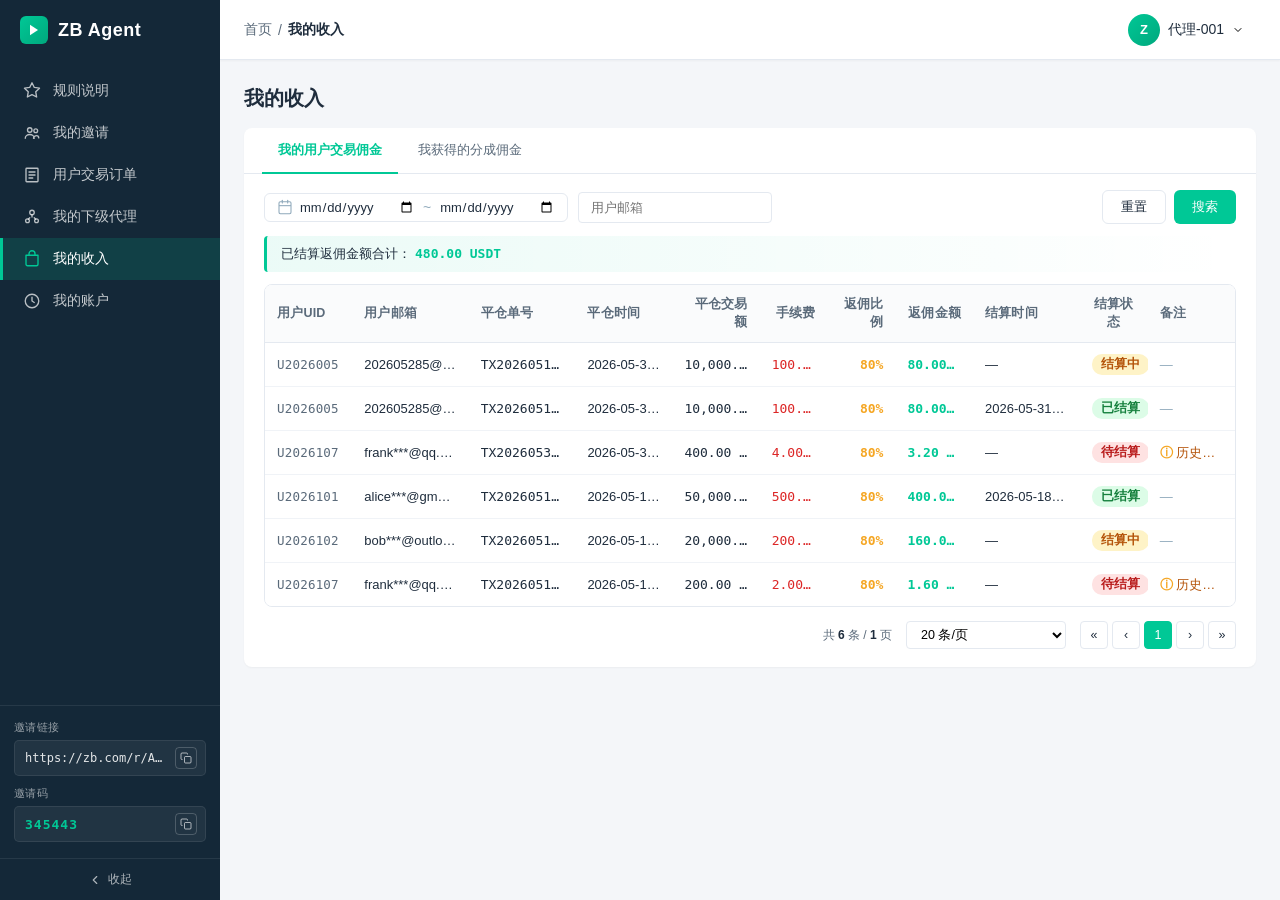
==== commit 1c135081: "Add files via upload" ====
--- a/income.html
+++ b/income.html
@@ -71,14 +71,14 @@
     //   列：用户邮箱 / 平仓单号 / 平仓时间 / 平仓交易额 / 手续费 /
     //       返佣比例 / 返佣金额 / 结算时间 / 结算状态（待结算/结算中/已结算）/ 备注
     const COMM_DATA = [
-      { email: '202605285@qq.com',   closeNo: 'TX20260518023', closeTime: '2026-05-31 15:34:10', closeAmt: 10000, fee: -100, rebateRate: 80, rebateAmt: 80,  settleTime: '—',                  status: '结算中' },
-      { email: '202605285@qq.com',   closeNo: 'TX20260518024', closeTime: '2026-05-31 15:34:10', closeAmt: 10000, fee: -100, rebateRate: 80, rebateAmt: 80,  settleTime: '2026-05-31 16:34:10', status: '已结算' },
+      { uid: 'U2026005', email: '202605285@qq.com',   closeNo: 'TX20260518023', closeTime: '2026-05-31 15:34:10', closeAmt: 10000, fee: -100, rebateRate: 80, rebateAmt: 80,  settleTime: '—',                  status: '结算中' },
+      { uid: 'U2026005', email: '202605285@qq.com',   closeNo: 'TX20260518024', closeTime: '2026-05-31 15:34:10', closeAmt: 10000, fee: -100, rebateRate: 80, rebateAmt: 80,  settleTime: '2026-05-31 16:34:10', status: '已结算' },
       // 历史用户单笔小额平仓：触发"待结算"规则（当月累计平仓 ≤ 1,000 USDT）
-      { email: 'frank***@qq.com',    closeNo: 'TX20260530011', closeTime: '2026-05-30 09:21:00', closeAmt: 400,   fee: -4,   rebateRate: 80, rebateAmt: 3.2, settleTime: '—',                  status: '待结算' },
-      { email: 'alice***@gmail.com', closeNo: 'TX20260517019', closeTime: '2026-05-17 12:30:00', closeAmt: 50000, fee: -500, rebateRate: 80, rebateAmt: 400, settleTime: '2026-05-18 00:00:10', status: '已结算' },
-      { email: 'bob***@outlook.com', closeNo: 'TX20260515008', closeTime: '2026-05-15 21:10:00', closeAmt: 20000, fee: -200, rebateRate: 80, rebateAmt: 160, settleTime: '—',                  status: '结算中' },
+      { uid: 'U2026107', email: 'frank***@qq.com',    closeNo: 'TX20260530011', closeTime: '2026-05-30 09:21:00', closeAmt: 400,   fee: -4,   rebateRate: 80, rebateAmt: 3.2, settleTime: '—',                  status: '待结算' },
+      { uid: 'U2026101', email: 'alice***@gmail.com', closeNo: 'TX20260517019', closeTime: '2026-05-17 12:30:00', closeAmt: 50000, fee: -500, rebateRate: 80, rebateAmt: 400, settleTime: '2026-05-18 00:00:10', status: '已结算' },
+      { uid: 'U2026102', email: 'bob***@outlook.com', closeNo: 'TX20260515008', closeTime: '2026-05-15 21:10:00', closeAmt: 20000, fee: -200, rebateRate: 80, rebateAmt: 160, settleTime: '—',                  status: '结算中' },
       // 另一条历史用户的待结算
-      { email: 'frank***@qq.com',    closeNo: 'TX20260512007', closeTime: '2026-05-12 16:08:00', closeAmt: 200,   fee: -2,   rebateRate: 80, rebateAmt: 1.6, settleTime: '—',                  status: '待结算' },
+      { uid: 'U2026107', email: 'frank***@qq.com',    closeNo: 'TX20260512007', closeTime: '2026-05-12 16:08:00', closeAmt: 200,   fee: -2,   rebateRate: 80, rebateAmt: 1.6, settleTime: '—',                  status: '待结算' },
     ];
 
     // Tab ②：我获得的分成佣金
@@ -86,11 +86,11 @@
     //       手续费 / 订单佣金 / 我给代理设置的分成比例 / 分成金额 /
     //       结算时间 / 结算状态（待结算/结算中/已结算）/ 备注
     const SHARE_DATA = [
-      { email: '202605282@qq.com',   agentEmail: '202605285@qq.com', closeNo: 'TX20260518023', closeTime: '2026-05-31 15:34:10', closeAmt: 10000, fee: -100, orderComm: 80, shareRate: 30, myShare: 24,  settleTime: '—',                  status: '结算中' },
-      { email: '202605282@qq.com',   agentEmail: '202605285@qq.com', closeNo: 'TX20260518024', closeTime: '2026-05-31 15:34:10', closeAmt: 10000, fee: -100, orderComm: 80, shareRate: 30, myShare: 24,  settleTime: '2026-05-31 16:34:10', status: '已结算' },
+      { uid: 'U2026282', email: '202605282@qq.com',   agentEmail: '202605285@qq.com', closeNo: 'TX20260518023', closeTime: '2026-05-31 15:34:10', closeAmt: 10000, fee: -100, orderComm: 80, shareRate: 30, myShare: 24,  settleTime: '—',                  status: '结算中' },
+      { uid: 'U2026282', email: '202605282@qq.com',   agentEmail: '202605285@qq.com', closeNo: 'TX20260518024', closeTime: '2026-05-31 15:34:10', closeAmt: 10000, fee: -100, orderComm: 80, shareRate: 30, myShare: 24,  settleTime: '2026-05-31 16:34:10', status: '已结算' },
       // 历史用户单笔小额平仓：触发"待结算"规则
-      { email: 'frank***@qq.com',    agentEmail: 'sub***@gmail.com', closeNo: 'TX20260529008', closeTime: '2026-05-29 14:20:00', closeAmt: 500,   fee: -5,   orderComm: 4,  shareRate: 50, myShare: 2,   settleTime: '—',                  status: '待结算' },
-      { email: 'helen***@gmail.com', agentEmail: 'sub***@gmail.com', closeNo: 'TX20260517005', closeTime: '2026-05-17 11:30:00', closeAmt: 5000,  fee: -50,  orderComm: 40, shareRate: 70, myShare: 28,  settleTime: '2026-05-18 00:00:10', status: '已结算' },
+      { uid: 'U2026107', email: 'frank***@qq.com',    agentEmail: 'sub***@gmail.com', closeNo: 'TX20260529008', closeTime: '2026-05-29 14:20:00', closeAmt: 500,   fee: -5,   orderComm: 4,  shareRate: 50, myShare: 2,   settleTime: '—',                  status: '待结算' },
+      { uid: 'U2026104', email: 'helen***@gmail.com', agentEmail: 'sub***@gmail.com', closeNo: 'TX20260517005', closeTime: '2026-05-17 11:30:00', closeAmt: 5000,  fee: -50,  orderComm: 40, shareRate: 70, myShare: 28,  settleTime: '2026-05-18 00:00:10', status: '已结算' },
     ];
 
     /* ============== 通用：日期范围 + 筛选按钮 ============== */
@@ -134,19 +134,21 @@
         <div class="table-wrap">
           <table class="data-table biz-table">
             <colgroup>
-              <col style="width:12%">
+              <col style="width:9%">
               <col style="width:12%">
               <col style="width:11%">
-              <col style="width:9%">
-              <col style="width:7%">
-              <col style="width:7%">
-              <col style="width:9%">
+              <col style="width:10%">
+              <col style="width:9%">
+              <col style="width:7%">
+              <col style="width:7%">
+              <col style="width:8%">
               <col style="width:11%">
               <col style="width:7%">
-              <col style="width:15%">
+              <col style="width:9%">
             </colgroup>
             <thead>
               <tr>
+                <th>用户UID</th>
                 <th>用户邮箱</th>
                 <th>平仓单号</th>
                 <th>平仓时间</th>
@@ -162,18 +164,19 @@
             <tbody>
               ${COMM_DATA.length ? COMM_DATA.map((r) => `
                 <tr>
+                  <td><span class="uid-text">${r.uid}</span></td>
                   <td><span class="link-text">${r.email}</span></td>
                   <td class="mono">${r.closeNo}</td>
                   <td class="muted">${r.closeTime}</td>
                   <td class="text-right num">${fmtUSDT(r.closeAmt)}</td>
-                  <td class="text-right num fee">${fmtUSDSigned(r.fee)}</td>
+                  <td class="text-right num fee">${fmtUSDT(Math.abs(r.fee))}</td>
                   <td class="text-right num rate-num">${r.rebateRate}%</td>
                   <td class="text-right num strong">${fmtUSDT(r.rebateAmt)}</td>
                   <td class="muted">${r.settleTime}</td>
                   <td class="text-center">${statusTag(r.status)}</td>
                   <td class="remark-cell">${settleRemark(r.status, 'rebate')}</td>
                 </tr>
-              `).join('') : emptyRow(10)}
+              `).join('') : emptyRow(11)}
             </tbody>
           </table>
         </div>
@@ -197,14 +200,15 @@
         <div class="table-wrap">
           <table class="data-table biz-table">
             <colgroup>
-              <col style="width:9%">
-              <col style="width:10%">
-              <col style="width:10%">
-              <col style="width:10%">
+              <col style="width:7%">
+              <col style="width:9%">
+              <col style="width:9%">
+              <col style="width:9%">
+              <col style="width:9%">
+              <col style="width:7%">
+              <col style="width:6%">
+              <col style="width:7%">
               <col style="width:8%">
-              <col style="width:7%">
-              <col style="width:8%">
-              <col style="width:9%">
               <col style="width:7%">
               <col style="width:9%">
               <col style="width:6%">
@@ -212,6 +216,7 @@
             </colgroup>
             <thead>
               <tr>
+                <th>用户UID</th>
                 <th>用户邮箱</th>
                 <th>代理邮箱</th>
                 <th>平仓单号</th>
@@ -229,12 +234,13 @@
             <tbody>
               ${SHARE_DATA.length ? SHARE_DATA.map((r) => `
                 <tr>
+                  <td><span class="uid-text">${r.uid}</span></td>
                   <td><span class="link-text">${r.email}</span></td>
                   <td><span class="agent-tag">${r.agentEmail}</span></td>
                   <td class="mono">${r.closeNo}</td>
                   <td class="muted">${r.closeTime}</td>
                   <td class="text-right num">${fmtUSDT(r.closeAmt)}</td>
-                  <td class="text-right num fee">${fmtUSDSigned(r.fee)}</td>
+                  <td class="text-right num fee">${fmtUSDT(Math.abs(r.fee))}</td>
                   <td class="text-right num">${fmtUSDT(r.orderComm)}</td>
                   <td class="text-right num rate-num">${r.shareRate}%</td>
                   <td class="text-right num strong">${fmtUSDT(r.myShare)}</td>
@@ -242,7 +248,7 @@
                   <td class="text-center">${statusTag(r.status)}</td>
                   <td class="remark-cell">${settleRemark(r.status, 'share')}</td>
                 </tr>
-              `).join('') : emptyRow(12)}
+              `).join('') : emptyRow(13)}
             </tbody>
           </table>
         </div>
@@ -464,6 +470,12 @@
     .num.fee { color: #dc2626; }
     .num.rate-num { color: var(--color-warning); font-weight: var(--fw-semibold); }
     .link-text { color: var(--color-text); font-weight: var(--fw-medium); }
+    .uid-text {
+      font-family: var(--font-mono, Menlo, Consolas, monospace);
+      font-size: 12.5px;
+      color: var(--color-text-secondary);
+      letter-spacing: 0.2px;
+    }
 
     /* 代理 tag */
     .agent-tag {
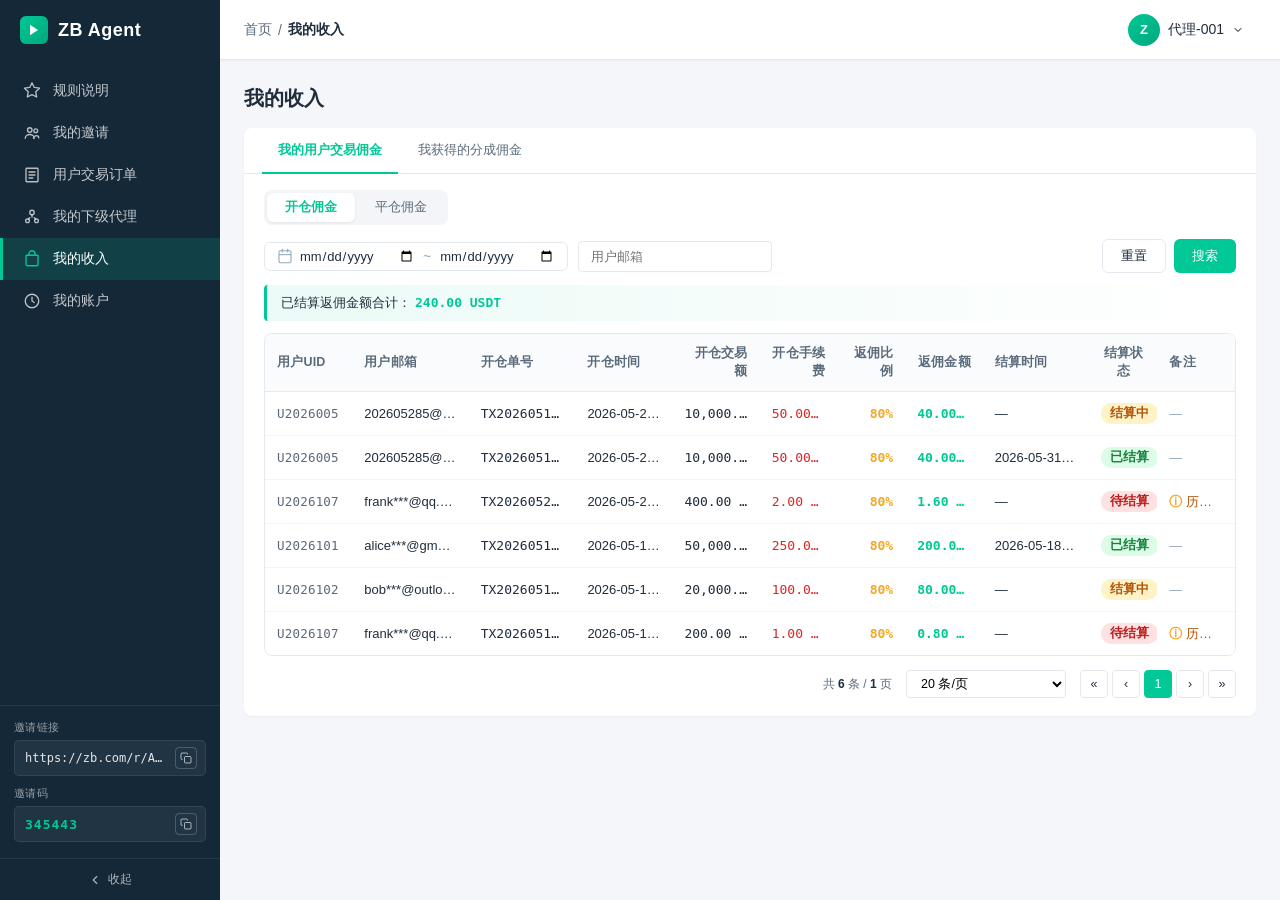
==== commit 533b2065: "Add files via upload" ====
--- a/income.html
+++ b/income.html
@@ -67,34 +67,64 @@
     }
 
     /* ============== Mock 数据 ============== */
-    // Tab ①：我的用户交易佣金
-    //   列：用户邮箱 / 平仓单号 / 平仓时间 / 平仓交易额 / 手续费 /
-    //       返佣比例 / 返佣金额 / 结算时间 / 结算状态（待结算/结算中/已结算）/ 备注
-    const COMM_DATA = [
-      { uid: 'U2026005', email: '202605285@qq.com',   closeNo: 'TX20260518023', closeTime: '2026-05-31 15:34:10', closeAmt: 10000, fee: -100, rebateRate: 80, rebateAmt: 80,  settleTime: '—',                  status: '结算中' },
-      { uid: 'U2026005', email: '202605285@qq.com',   closeNo: 'TX20260518024', closeTime: '2026-05-31 15:34:10', closeAmt: 10000, fee: -100, rebateRate: 80, rebateAmt: 80,  settleTime: '2026-05-31 16:34:10', status: '已结算' },
+    // Tab ①：我的用户交易佣金（按开仓 / 平仓拆分两个子表）
+    //
+    // 注：开仓表与平仓表列结构一致，仅"单号/时间/交易额/手续费"四列标签随方向变化
+    //   平仓 (close) → 平仓单号 / 平仓时间 / 平仓交易额 / 平仓手续费
+    //   开仓 (open ) → 开仓单号 / 开仓时间 / 开仓交易额 / 开仓手续费
+
+    // ① 平仓佣金（历史已有数据）
+    const COMM_DATA_CLOSE = [
+      { uid: 'U2026005', email: '202605285@qq.com',   orderNo: 'TX20260518023', orderTime: '2026-05-31 15:34:10', orderAmt: 10000, fee: -100, rebateRate: 80, rebateAmt: 80,  settleTime: '—',                  status: '结算中' },
+      { uid: 'U2026005', email: '202605285@qq.com',   orderNo: 'TX20260518024', orderTime: '2026-05-31 15:34:10', orderAmt: 10000, fee: -100, rebateRate: 80, rebateAmt: 80,  settleTime: '2026-05-31 16:34:10', status: '已结算' },
       // 历史用户单笔小额平仓：触发"待结算"规则（当月累计平仓 ≤ 1,000 USDT）
-      { uid: 'U2026107', email: 'frank***@qq.com',    closeNo: 'TX20260530011', closeTime: '2026-05-30 09:21:00', closeAmt: 400,   fee: -4,   rebateRate: 80, rebateAmt: 3.2, settleTime: '—',                  status: '待结算' },
-      { uid: 'U2026101', email: 'alice***@gmail.com', closeNo: 'TX20260517019', closeTime: '2026-05-17 12:30:00', closeAmt: 50000, fee: -500, rebateRate: 80, rebateAmt: 400, settleTime: '2026-05-18 00:00:10', status: '已结算' },
-      { uid: 'U2026102', email: 'bob***@outlook.com', closeNo: 'TX20260515008', closeTime: '2026-05-15 21:10:00', closeAmt: 20000, fee: -200, rebateRate: 80, rebateAmt: 160, settleTime: '—',                  status: '结算中' },
+      { uid: 'U2026107', email: 'frank***@qq.com',    orderNo: 'TX20260530011', orderTime: '2026-05-30 09:21:00', orderAmt: 400,   fee: -4,   rebateRate: 80, rebateAmt: 3.2, settleTime: '—',                  status: '待结算' },
+      { uid: 'U2026101', email: 'alice***@gmail.com', orderNo: 'TX20260517019', orderTime: '2026-05-17 12:30:00', orderAmt: 50000, fee: -500, rebateRate: 80, rebateAmt: 400, settleTime: '2026-05-18 00:00:10', status: '已结算' },
+      { uid: 'U2026102', email: 'bob***@outlook.com', orderNo: 'TX20260515008', orderTime: '2026-05-15 21:10:00', orderAmt: 20000, fee: -200, rebateRate: 80, rebateAmt: 160, settleTime: '—',                  status: '结算中' },
       // 另一条历史用户的待结算
-      { uid: 'U2026107', email: 'frank***@qq.com',    closeNo: 'TX20260512007', closeTime: '2026-05-12 16:08:00', closeAmt: 200,   fee: -2,   rebateRate: 80, rebateAmt: 1.6, settleTime: '—',                  status: '待结算' },
+      { uid: 'U2026107', email: 'frank***@qq.com',    orderNo: 'TX20260512007', orderTime: '2026-05-12 16:08:00', orderAmt: 200,   fee: -2,   rebateRate: 80, rebateAmt: 1.6, settleTime: '—',                  status: '待结算' },
     ];
 
-    // Tab ②：我获得的分成佣金
-    //   列：用户邮箱 / 代理邮箱 / 平仓单号 / 平仓时间 / 平仓交易额 /
-    //       手续费 / 订单佣金 / 我给代理设置的分成比例 / 分成金额 /
-    //       结算时间 / 结算状态（待结算/结算中/已结算）/ 备注
-    const SHARE_DATA = [
-      { uid: 'U2026282', email: '202605282@qq.com',   agentEmail: '202605285@qq.com', closeNo: 'TX20260518023', closeTime: '2026-05-31 15:34:10', closeAmt: 10000, fee: -100, orderComm: 80, shareRate: 30, myShare: 24,  settleTime: '—',                  status: '结算中' },
-      { uid: 'U2026282', email: '202605282@qq.com',   agentEmail: '202605285@qq.com', closeNo: 'TX20260518024', closeTime: '2026-05-31 15:34:10', closeAmt: 10000, fee: -100, orderComm: 80, shareRate: 30, myShare: 24,  settleTime: '2026-05-31 16:34:10', status: '已结算' },
-      // 历史用户单笔小额平仓：触发"待结算"规则
-      { uid: 'U2026107', email: 'frank***@qq.com',    agentEmail: 'sub***@gmail.com', closeNo: 'TX20260529008', closeTime: '2026-05-29 14:20:00', closeAmt: 500,   fee: -5,   orderComm: 4,  shareRate: 50, myShare: 2,   settleTime: '—',                  status: '待结算' },
-      { uid: 'U2026104', email: 'helen***@gmail.com', agentEmail: 'sub***@gmail.com', closeNo: 'TX20260517005', closeTime: '2026-05-17 11:30:00', closeAmt: 5000,  fee: -50,  orderComm: 40, shareRate: 70, myShare: 28,  settleTime: '2026-05-18 00:00:10', status: '已结算' },
+    // ① 开仓佣金（与平仓表对应：同一用户的开仓订单，开仓时间略早于平仓）
+    const COMM_DATA_OPEN = [
+      { uid: 'U2026005', email: '202605285@qq.com',   orderNo: 'TX20260518021', orderTime: '2026-05-29 10:12:30', orderAmt: 10000, fee: -50, rebateRate: 80, rebateAmt: 40,  settleTime: '—',                  status: '结算中' },
+      { uid: 'U2026005', email: '202605285@qq.com',   orderNo: 'TX20260518022', orderTime: '2026-05-29 10:18:45', orderAmt: 10000, fee: -50, rebateRate: 80, rebateAmt: 40,  settleTime: '2026-05-31 16:34:10', status: '已结算' },
+      // 历史用户单笔小额开仓：当月累计开仓亦较小，触发"待结算"
+      { uid: 'U2026107', email: 'frank***@qq.com',    orderNo: 'TX20260528015', orderTime: '2026-05-28 14:55:00', orderAmt: 400,   fee: -2,   rebateRate: 80, rebateAmt: 1.6, settleTime: '—',                  status: '待结算' },
+      { uid: 'U2026101', email: 'alice***@gmail.com', orderNo: 'TX20260516022', orderTime: '2026-05-16 09:40:18', orderAmt: 50000, fee: -250, rebateRate: 80, rebateAmt: 200, settleTime: '2026-05-18 00:00:10', status: '已结算' },
+      { uid: 'U2026102', email: 'bob***@outlook.com', orderNo: 'TX20260514099', orderTime: '2026-05-14 18:22:30', orderAmt: 20000, fee: -100, rebateRate: 80, rebateAmt: 80,  settleTime: '—',                  status: '结算中' },
+      { uid: 'U2026107', email: 'frank***@qq.com',    orderNo: 'TX20260511039', orderTime: '2026-05-11 11:30:00', orderAmt: 200,   fee: -1,   rebateRate: 80, rebateAmt: 0.8, settleTime: '—',                  status: '待结算' },
     ];
 
+    // Tab ②：我获得的分成佣金（按开仓 / 平仓拆分两个子表）
+
+    // ② 平仓分成（历史已有数据）
+    const SHARE_DATA_CLOSE = [
+      { uid: 'U2026282', email: '202605282@qq.com',   agentEmail: '202605285@qq.com', orderNo: 'TX20260518023', orderTime: '2026-05-31 15:34:10', orderAmt: 10000, fee: -100, orderComm: 80, shareRate: 30, myShare: 24,  settleTime: '—',                  status: '结算中' },
+      { uid: 'U2026282', email: '202605282@qq.com',   agentEmail: '202605285@qq.com', orderNo: 'TX20260518024', orderTime: '2026-05-31 15:34:10', orderAmt: 10000, fee: -100, orderComm: 80, shareRate: 30, myShare: 24,  settleTime: '2026-05-31 16:34:10', status: '已结算' },
+      { uid: 'U2026107', email: 'frank***@qq.com',    agentEmail: 'sub***@gmail.com', orderNo: 'TX20260529008', orderTime: '2026-05-29 14:20:00', orderAmt: 500,   fee: -5,   orderComm: 4,  shareRate: 50, myShare: 2,   settleTime: '—',                  status: '待结算' },
+      { uid: 'U2026104', email: 'helen***@gmail.com', agentEmail: 'sub***@gmail.com', orderNo: 'TX20260517005', orderTime: '2026-05-17 11:30:00', orderAmt: 5000,  fee: -50,  orderComm: 40, shareRate: 70, myShare: 28,  settleTime: '2026-05-18 00:00:10', status: '已结算' },
+    ];
+
+    // ② 开仓分成（与平仓分成对应）
+    const SHARE_DATA_OPEN = [
+      { uid: 'U2026282', email: '202605282@qq.com',   agentEmail: '202605285@qq.com', orderNo: 'TX20260518021', orderTime: '2026-05-29 10:12:30', orderAmt: 10000, fee: -50, orderComm: 40, shareRate: 30, myShare: 12,  settleTime: '—',                  status: '结算中' },
+      { uid: 'U2026282', email: '202605282@qq.com',   agentEmail: '202605285@qq.com', orderNo: 'TX20260518022', orderTime: '2026-05-29 10:18:45', orderAmt: 10000, fee: -50, orderComm: 40, shareRate: 30, myShare: 12,  settleTime: '2026-05-31 16:34:10', status: '已结算' },
+      { uid: 'U2026107', email: 'frank***@qq.com',    agentEmail: 'sub***@gmail.com', orderNo: 'TX20260528015', orderTime: '2026-05-28 14:55:00', orderAmt: 500,   fee: -2,   orderComm: 1.6, shareRate: 50, myShare: 0.8, settleTime: '—',                  status: '待结算' },
+      { uid: 'U2026104', email: 'helen***@gmail.com', agentEmail: 'sub***@gmail.com', orderNo: 'TX20260516011', orderTime: '2026-05-16 08:45:20', orderAmt: 5000,  fee: -25,  orderComm: 20, shareRate: 70, myShare: 14,  settleTime: '2026-05-18 00:00:10', status: '已结算' },
+    ];
+
+    /* ============== 子 Tab 方向 → 字段标签映射 ============== */
+    // direction: 'open'（开仓）| 'close'（平仓）
+    function dirLabels(direction) {
+      return direction === 'open'
+        ? { orderNo: '开仓单号', time: '开仓时间', amt: '开仓交易额', fee: '开仓手续费', timeTip: '开仓时间' }
+        : { orderNo: '平仓单号', time: '平仓时间', amt: '平仓交易额', fee: '平仓手续费', timeTip: '平仓时间' };
+    }
+
     /* ============== 通用：日期范围 + 筛选按钮 ============== */
-    function dateRangeWrap() {
+    function dateRangeWrap(direction) {
+      const tip = dirLabels(direction).timeTip;
       return `
         <div class="date-input-wrap">
           <svg class="date-ico" viewBox="0 0 24 24" width="16" height="16" fill="none">
@@ -103,9 +133,9 @@
             <line x1="8" y1="2" x2="8" y2="6" stroke="currentColor" stroke-width="1.6" stroke-linecap="round"/>
             <line x1="3" y1="10" x2="21" y2="10" stroke="currentColor" stroke-width="1.6"/>
           </svg>
-          <input type="date" class="dt-input" title="平仓时间 起" />
+          <input type="date" class="dt-input" title="${tip} 起" />
           <span class="dt-sep">~</span>
-          <input type="date" class="dt-input" title="平仓时间 止" />
+          <input type="date" class="dt-input" title="${tip} 止" />
         </div>
       `;
     }
@@ -118,13 +148,33 @@
       `;
     }
 
-    /* ============== Tab ①：我的用户交易佣金 ============== */
-    function renderCommTab() {
+    /* ============== 子 Tab Bar 渲染 ============== */
+    // groupKey: 'comm' | 'share'，对应顶层 Tab
+    function renderSubTabs(groupKey, activeDir) {
+      const isComm = groupKey === 'comm';
+      const openLabel  = isComm ? '开仓佣金' : '开仓分成';
+      const closeLabel = isComm ? '平仓佣金' : '平仓分成';
+      return `
+        <div class="inv-subtabs">
+          <button class="inv-subtab ${activeDir === 'open'  ? 'active' : ''}"
+                  data-subtab="${groupKey}-open">${openLabel}</button>
+          <button class="inv-subtab ${activeDir === 'close' ? 'active' : ''}"
+                  data-subtab="${groupKey}-close">${closeLabel}</button>
+        </div>
+      `;
+    }
+
+    /* ============== Tab ①：我的用户交易佣金（按 direction 渲染） ============== */
+    function renderCommTab(direction) {
+      const data = direction === 'open' ? COMM_DATA_OPEN : COMM_DATA_CLOSE;
+      const L = dirLabels(direction);
       // 已结算返佣金额合计
-      const total = COMM_DATA.filter(r => r.status === '已结算').reduce((s, r) => s + r.rebateAmt, 0);
-      return `
+      const total = data.filter(r => r.status === '已结算').reduce((s, r) => s + r.rebateAmt, 0);
+      return `
+        ${renderSubTabs('comm', direction)}
+
         <div class="filter-row">
-          ${dateRangeWrap()}
+          ${dateRangeWrap(direction)}
           <input type="text" class="form-input filter-input" placeholder="用户邮箱" />
           ${filterActions()}
         </div>
@@ -139,21 +189,21 @@
               <col style="width:11%">
               <col style="width:10%">
               <col style="width:9%">
-              <col style="width:7%">
+              <col style="width:8%">
               <col style="width:7%">
               <col style="width:8%">
               <col style="width:11%">
               <col style="width:7%">
-              <col style="width:9%">
+              <col style="width:8%">
             </colgroup>
             <thead>
               <tr>
                 <th>用户UID</th>
                 <th>用户邮箱</th>
-                <th>平仓单号</th>
-                <th>平仓时间</th>
-                <th class="text-right">平仓交易额</th>
-                <th class="text-right">手续费</th>
+                <th>${L.orderNo}</th>
+                <th>${L.time}</th>
+                <th class="text-right">${L.amt}</th>
+                <th class="text-right">${L.fee}</th>
                 <th class="text-right">返佣比例</th>
                 <th class="text-right">返佣金额</th>
                 <th>结算时间</th>
@@ -162,13 +212,13 @@
               </tr>
             </thead>
             <tbody>
-              ${COMM_DATA.length ? COMM_DATA.map((r) => `
+              ${data.length ? data.map((r) => `
                 <tr>
                   <td><span class="uid-text">${r.uid}</span></td>
                   <td><span class="link-text">${r.email}</span></td>
-                  <td class="mono">${r.closeNo}</td>
-                  <td class="muted">${r.closeTime}</td>
-                  <td class="text-right num">${fmtUSDT(r.closeAmt)}</td>
+                  <td class="mono">${r.orderNo}</td>
+                  <td class="muted">${r.orderTime}</td>
+                  <td class="text-right num">${fmtUSDT(r.orderAmt)}</td>
                   <td class="text-right num fee">${fmtUSDT(Math.abs(r.fee))}</td>
                   <td class="text-right num rate-num">${r.rebateRate}%</td>
                   <td class="text-right num strong">${fmtUSDT(r.rebateAmt)}</td>
@@ -180,16 +230,20 @@
             </tbody>
           </table>
         </div>
-        ${pagination(COMM_DATA.length)}
-      `;
-    }
-
-    /* ============== Tab ②：我获得的分成佣金（L1） ============== */
-    function renderShareTab() {
-      const total = SHARE_DATA.filter(r => r.status === '已结算').reduce((s, r) => s + r.myShare, 0);
-      return `
+        ${pagination(data.length)}
+      `;
+    }
+
+    /* ============== Tab ②：我获得的分成佣金（按 direction 渲染） ============== */
+    function renderShareTab(direction) {
+      const data = direction === 'open' ? SHARE_DATA_OPEN : SHARE_DATA_CLOSE;
+      const L = dirLabels(direction);
+      const total = data.filter(r => r.status === '已结算').reduce((s, r) => s + r.myShare, 0);
+      return `
+        ${renderSubTabs('share', direction)}
+
         <div class="filter-row">
-          ${dateRangeWrap()}
+          ${dateRangeWrap(direction)}
           <input type="text" class="form-input filter-input" placeholder="用户邮箱" />
           <input type="text" class="form-input filter-input" placeholder="代理邮箱" />
           ${filterActions()}
@@ -206,23 +260,23 @@
               <col style="width:9%">
               <col style="width:9%">
               <col style="width:7%">
-              <col style="width:6%">
+              <col style="width:7%">
               <col style="width:7%">
               <col style="width:8%">
               <col style="width:7%">
               <col style="width:9%">
               <col style="width:6%">
-              <col style="width:7%">
+              <col style="width:6%">
             </colgroup>
             <thead>
               <tr>
                 <th>用户UID</th>
                 <th>用户邮箱</th>
                 <th>代理邮箱</th>
-                <th>平仓单号</th>
-                <th>平仓时间</th>
-                <th class="text-right">平仓交易额</th>
-                <th class="text-right">手续费</th>
+                <th>${L.orderNo}</th>
+                <th>${L.time}</th>
+                <th class="text-right">${L.amt}</th>
+                <th class="text-right">${L.fee}</th>
                 <th class="text-right">订单佣金</th>
                 <th class="text-right">我给代理设置的分成比例</th>
                 <th class="text-right">分成金额</th>
@@ -232,14 +286,14 @@
               </tr>
             </thead>
             <tbody>
-              ${SHARE_DATA.length ? SHARE_DATA.map((r) => `
+              ${data.length ? data.map((r) => `
                 <tr>
                   <td><span class="uid-text">${r.uid}</span></td>
                   <td><span class="link-text">${r.email}</span></td>
                   <td><span class="agent-tag">${r.agentEmail}</span></td>
-                  <td class="mono">${r.closeNo}</td>
-                  <td class="muted">${r.closeTime}</td>
-                  <td class="text-right num">${fmtUSDT(r.closeAmt)}</td>
+                  <td class="mono">${r.orderNo}</td>
+                  <td class="muted">${r.orderTime}</td>
+                  <td class="text-right num">${fmtUSDT(r.orderAmt)}</td>
                   <td class="text-right num fee">${fmtUSDT(Math.abs(r.fee))}</td>
                   <td class="text-right num">${fmtUSDT(r.orderComm)}</td>
                   <td class="text-right num rate-num">${r.shareRate}%</td>
@@ -252,7 +306,7 @@
             </tbody>
           </table>
         </div>
-        ${pagination(SHARE_DATA.length)}
+        ${pagination(data.length)}
       `;
     }
 
@@ -326,18 +380,38 @@
       `;
     })();
 
+    /* ============== 顶层 Tab + 子 Tab 状态 ============== */
     let currentTab = 'comm';
+    // 每个顶层 Tab 单独记忆自己的子 Tab 方向，默认都打开 "开仓"
+    const SUB_DIR = { comm: 'open', share: 'open' };
+
+    // 顶层 Tab 切换
     function switchTab(tab) {
       currentTab = tab;
       document.querySelectorAll('.inv-tab').forEach((b) => {
         b.classList.toggle('active', b.dataset.tab === tab);
       });
+      renderActivePane();
+    }
+
+    // 子 Tab 切换（open / close）
+    function switchSubTab(groupKey, direction) {
+      SUB_DIR[groupKey] = direction;
+      // 仅当该 groupKey 等于当前顶层 Tab 时才需重渲染
+      if (currentTab === groupKey) renderActivePane();
+    }
+
+    // 渲染当前激活的顶层 Tab 内容（含子 Tab 状态）
+    function renderActivePane() {
       const el = document.getElementById('incPane');
-      el.innerHTML = tab === 'share' ? renderShareTab() : renderCommTab();
+      el.innerHTML = currentTab === 'share'
+        ? renderShareTab(SUB_DIR.share)
+        : renderCommTab(SUB_DIR.comm);
       bindPaneActions();
     }
 
     function bindPaneActions() {
+      // 重置 / 搜索
       document.querySelectorAll('[data-act]').forEach((b) => {
         b.addEventListener('click', () => {
           const act = b.dataset.act;
@@ -349,6 +423,14 @@
           }
         });
       });
+      // 子 Tab 切换（数据形如 "comm-open" / "share-close"）
+      document.querySelectorAll('.inv-subtab').forEach((b) => {
+        b.addEventListener('click', () => {
+          const [group, dir] = b.dataset.subtab.split('-');
+          switchSubTab(group, dir);
+        });
+      });
+      // 分页（占位）
       document.querySelectorAll('.page-btn').forEach((b) => {
         b.addEventListener('click', () => {
           if (b.classList.contains('active')) return;
@@ -393,6 +475,35 @@
     }
     .inv-pane { padding: 16px 20px 18px; }
 
+    /* —— 子 Tab：分段控件风格，与主 Tab 视觉区分（次级 / 内嵌） —— */
+    .inv-subtabs {
+      display: inline-flex;
+      background: #f3f5f8;
+      border-radius: 8px;
+      padding: 3px;
+      gap: 2px;
+      margin-bottom: 14px;
+    }
+    .inv-subtab {
+      padding: 6px 18px;
+      font-size: var(--fs-body-sm);
+      color: var(--color-text-secondary);
+      background: transparent;
+      border: none;
+      border-radius: 6px;
+      cursor: pointer;
+      transition: all 0.15s;
+      font-family: inherit;
+      font-weight: var(--fw-medium);
+    }
+    .inv-subtab:hover { color: var(--color-text); }
+    .inv-subtab.active {
+      background: #fff;
+      color: var(--color-primary);
+      font-weight: var(--fw-semibold);
+      box-shadow: 0 1px 3px rgba(0,0,0,0.08);
+    }
+
     /* —— 筛选 —— */
     .filter-row {
       display: flex; align-items: center; gap: 10px;
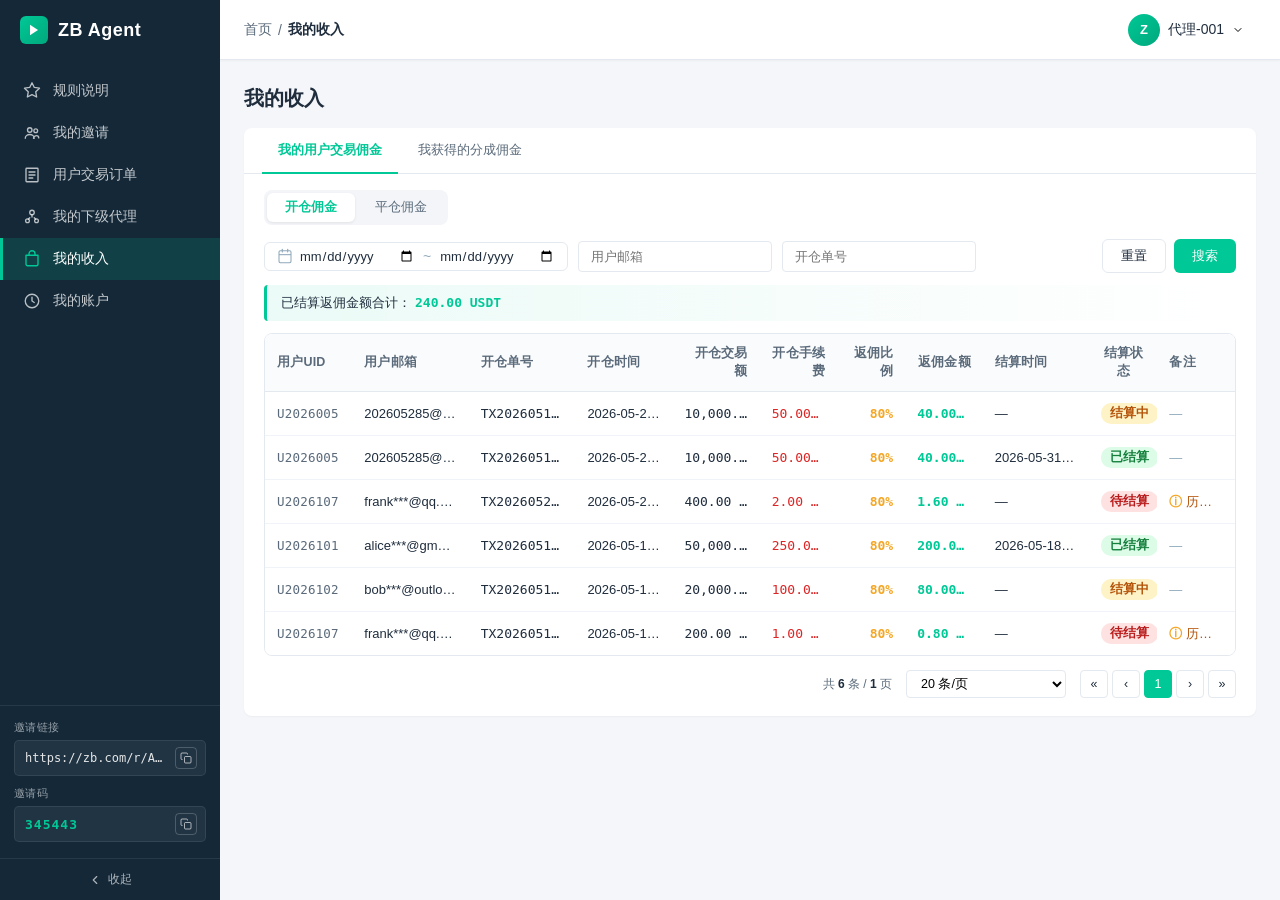
==== commit eb1e295b: "Add files via upload" ====
--- a/income.html
+++ b/income.html
@@ -176,6 +176,7 @@
         <div class="filter-row">
           ${dateRangeWrap(direction)}
           <input type="text" class="form-input filter-input" placeholder="用户邮箱" />
+          <input type="text" class="form-input filter-input" placeholder="${L.orderNo}" />
           ${filterActions()}
         </div>
 
@@ -246,6 +247,7 @@
           ${dateRangeWrap(direction)}
           <input type="text" class="form-input filter-input" placeholder="用户邮箱" />
           <input type="text" class="form-input filter-input" placeholder="代理邮箱" />
+          <input type="text" class="form-input filter-input" placeholder="${L.orderNo}" />
           ${filterActions()}
         </div>
 
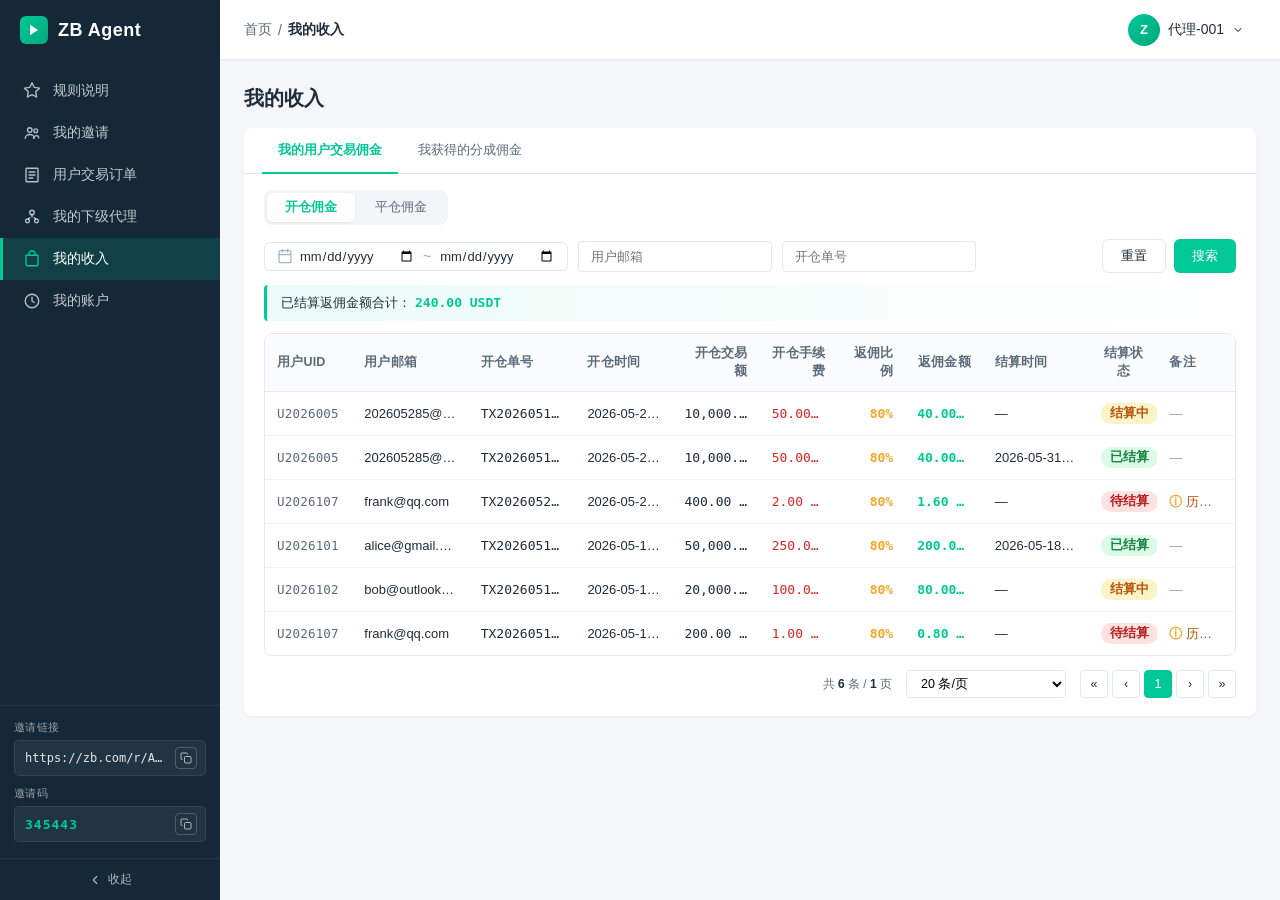
==== commit 682094b9: "Add files via upload" ====
--- a/income.html
+++ b/income.html
@@ -78,11 +78,11 @@
       { uid: 'U2026005', email: '202605285@qq.com',   orderNo: 'TX20260518023', orderTime: '2026-05-31 15:34:10', orderAmt: 10000, fee: -100, rebateRate: 80, rebateAmt: 80,  settleTime: '—',                  status: '结算中' },
       { uid: 'U2026005', email: '202605285@qq.com',   orderNo: 'TX20260518024', orderTime: '2026-05-31 15:34:10', orderAmt: 10000, fee: -100, rebateRate: 80, rebateAmt: 80,  settleTime: '2026-05-31 16:34:10', status: '已结算' },
       // 历史用户单笔小额平仓：触发"待结算"规则（当月累计平仓 ≤ 1,000 USDT）
-      { uid: 'U2026107', email: 'frank***@qq.com',    orderNo: 'TX20260530011', orderTime: '2026-05-30 09:21:00', orderAmt: 400,   fee: -4,   rebateRate: 80, rebateAmt: 3.2, settleTime: '—',                  status: '待结算' },
-      { uid: 'U2026101', email: 'alice***@gmail.com', orderNo: 'TX20260517019', orderTime: '2026-05-17 12:30:00', orderAmt: 50000, fee: -500, rebateRate: 80, rebateAmt: 400, settleTime: '2026-05-18 00:00:10', status: '已结算' },
-      { uid: 'U2026102', email: 'bob***@outlook.com', orderNo: 'TX20260515008', orderTime: '2026-05-15 21:10:00', orderAmt: 20000, fee: -200, rebateRate: 80, rebateAmt: 160, settleTime: '—',                  status: '结算中' },
+      { uid: 'U2026107', email: 'frank@qq.com',    orderNo: 'TX20260530011', orderTime: '2026-05-30 09:21:00', orderAmt: 400,   fee: -4,   rebateRate: 80, rebateAmt: 3.2, settleTime: '—',                  status: '待结算' },
+      { uid: 'U2026101', email: 'alice@gmail.com', orderNo: 'TX20260517019', orderTime: '2026-05-17 12:30:00', orderAmt: 50000, fee: -500, rebateRate: 80, rebateAmt: 400, settleTime: '2026-05-18 00:00:10', status: '已结算' },
+      { uid: 'U2026102', email: 'bob@outlook.com', orderNo: 'TX20260515008', orderTime: '2026-05-15 21:10:00', orderAmt: 20000, fee: -200, rebateRate: 80, rebateAmt: 160, settleTime: '—',                  status: '结算中' },
       // 另一条历史用户的待结算
-      { uid: 'U2026107', email: 'frank***@qq.com',    orderNo: 'TX20260512007', orderTime: '2026-05-12 16:08:00', orderAmt: 200,   fee: -2,   rebateRate: 80, rebateAmt: 1.6, settleTime: '—',                  status: '待结算' },
+      { uid: 'U2026107', email: 'frank@qq.com',    orderNo: 'TX20260512007', orderTime: '2026-05-12 16:08:00', orderAmt: 200,   fee: -2,   rebateRate: 80, rebateAmt: 1.6, settleTime: '—',                  status: '待结算' },
     ];
 
     // ① 开仓佣金（与平仓表对应：同一用户的开仓订单，开仓时间略早于平仓）
@@ -90,10 +90,10 @@
       { uid: 'U2026005', email: '202605285@qq.com',   orderNo: 'TX20260518021', orderTime: '2026-05-29 10:12:30', orderAmt: 10000, fee: -50, rebateRate: 80, rebateAmt: 40,  settleTime: '—',                  status: '结算中' },
       { uid: 'U2026005', email: '202605285@qq.com',   orderNo: 'TX20260518022', orderTime: '2026-05-29 10:18:45', orderAmt: 10000, fee: -50, rebateRate: 80, rebateAmt: 40,  settleTime: '2026-05-31 16:34:10', status: '已结算' },
       // 历史用户单笔小额开仓：当月累计开仓亦较小，触发"待结算"
-      { uid: 'U2026107', email: 'frank***@qq.com',    orderNo: 'TX20260528015', orderTime: '2026-05-28 14:55:00', orderAmt: 400,   fee: -2,   rebateRate: 80, rebateAmt: 1.6, settleTime: '—',                  status: '待结算' },
-      { uid: 'U2026101', email: 'alice***@gmail.com', orderNo: 'TX20260516022', orderTime: '2026-05-16 09:40:18', orderAmt: 50000, fee: -250, rebateRate: 80, rebateAmt: 200, settleTime: '2026-05-18 00:00:10', status: '已结算' },
-      { uid: 'U2026102', email: 'bob***@outlook.com', orderNo: 'TX20260514099', orderTime: '2026-05-14 18:22:30', orderAmt: 20000, fee: -100, rebateRate: 80, rebateAmt: 80,  settleTime: '—',                  status: '结算中' },
-      { uid: 'U2026107', email: 'frank***@qq.com',    orderNo: 'TX20260511039', orderTime: '2026-05-11 11:30:00', orderAmt: 200,   fee: -1,   rebateRate: 80, rebateAmt: 0.8, settleTime: '—',                  status: '待结算' },
+      { uid: 'U2026107', email: 'frank@qq.com',    orderNo: 'TX20260528015', orderTime: '2026-05-28 14:55:00', orderAmt: 400,   fee: -2,   rebateRate: 80, rebateAmt: 1.6, settleTime: '—',                  status: '待结算' },
+      { uid: 'U2026101', email: 'alice@gmail.com', orderNo: 'TX20260516022', orderTime: '2026-05-16 09:40:18', orderAmt: 50000, fee: -250, rebateRate: 80, rebateAmt: 200, settleTime: '2026-05-18 00:00:10', status: '已结算' },
+      { uid: 'U2026102', email: 'bob@outlook.com', orderNo: 'TX20260514099', orderTime: '2026-05-14 18:22:30', orderAmt: 20000, fee: -100, rebateRate: 80, rebateAmt: 80,  settleTime: '—',                  status: '结算中' },
+      { uid: 'U2026107', email: 'frank@qq.com',    orderNo: 'TX20260511039', orderTime: '2026-05-11 11:30:00', orderAmt: 200,   fee: -1,   rebateRate: 80, rebateAmt: 0.8, settleTime: '—',                  status: '待结算' },
     ];
 
     // Tab ②：我获得的分成佣金（按开仓 / 平仓拆分两个子表）
@@ -102,16 +102,16 @@
     const SHARE_DATA_CLOSE = [
       { uid: 'U2026282', email: '202605282@qq.com',   agentEmail: '202605285@qq.com', orderNo: 'TX20260518023', orderTime: '2026-05-31 15:34:10', orderAmt: 10000, fee: -100, orderComm: 80, shareRate: 30, myShare: 24,  settleTime: '—',                  status: '结算中' },
       { uid: 'U2026282', email: '202605282@qq.com',   agentEmail: '202605285@qq.com', orderNo: 'TX20260518024', orderTime: '2026-05-31 15:34:10', orderAmt: 10000, fee: -100, orderComm: 80, shareRate: 30, myShare: 24,  settleTime: '2026-05-31 16:34:10', status: '已结算' },
-      { uid: 'U2026107', email: 'frank***@qq.com',    agentEmail: 'sub***@gmail.com', orderNo: 'TX20260529008', orderTime: '2026-05-29 14:20:00', orderAmt: 500,   fee: -5,   orderComm: 4,  shareRate: 50, myShare: 2,   settleTime: '—',                  status: '待结算' },
-      { uid: 'U2026104', email: 'helen***@gmail.com', agentEmail: 'sub***@gmail.com', orderNo: 'TX20260517005', orderTime: '2026-05-17 11:30:00', orderAmt: 5000,  fee: -50,  orderComm: 40, shareRate: 70, myShare: 28,  settleTime: '2026-05-18 00:00:10', status: '已结算' },
+      { uid: 'U2026107', email: 'frank@qq.com',    agentEmail: 'sub@gmail.com', orderNo: 'TX20260529008', orderTime: '2026-05-29 14:20:00', orderAmt: 500,   fee: -5,   orderComm: 4,  shareRate: 50, myShare: 2,   settleTime: '—',                  status: '待结算' },
+      { uid: 'U2026104', email: 'helen@gmail.com', agentEmail: 'sub@gmail.com', orderNo: 'TX20260517005', orderTime: '2026-05-17 11:30:00', orderAmt: 5000,  fee: -50,  orderComm: 40, shareRate: 70, myShare: 28,  settleTime: '2026-05-18 00:00:10', status: '已结算' },
     ];
 
     // ② 开仓分成（与平仓分成对应）
     const SHARE_DATA_OPEN = [
       { uid: 'U2026282', email: '202605282@qq.com',   agentEmail: '202605285@qq.com', orderNo: 'TX20260518021', orderTime: '2026-05-29 10:12:30', orderAmt: 10000, fee: -50, orderComm: 40, shareRate: 30, myShare: 12,  settleTime: '—',                  status: '结算中' },
       { uid: 'U2026282', email: '202605282@qq.com',   agentEmail: '202605285@qq.com', orderNo: 'TX20260518022', orderTime: '2026-05-29 10:18:45', orderAmt: 10000, fee: -50, orderComm: 40, shareRate: 30, myShare: 12,  settleTime: '2026-05-31 16:34:10', status: '已结算' },
-      { uid: 'U2026107', email: 'frank***@qq.com',    agentEmail: 'sub***@gmail.com', orderNo: 'TX20260528015', orderTime: '2026-05-28 14:55:00', orderAmt: 500,   fee: -2,   orderComm: 1.6, shareRate: 50, myShare: 0.8, settleTime: '—',                  status: '待结算' },
-      { uid: 'U2026104', email: 'helen***@gmail.com', agentEmail: 'sub***@gmail.com', orderNo: 'TX20260516011', orderTime: '2026-05-16 08:45:20', orderAmt: 5000,  fee: -25,  orderComm: 20, shareRate: 70, myShare: 14,  settleTime: '2026-05-18 00:00:10', status: '已结算' },
+      { uid: 'U2026107', email: 'frank@qq.com',    agentEmail: 'sub@gmail.com', orderNo: 'TX20260528015', orderTime: '2026-05-28 14:55:00', orderAmt: 500,   fee: -2,   orderComm: 1.6, shareRate: 50, myShare: 0.8, settleTime: '—',                  status: '待结算' },
+      { uid: 'U2026104', email: 'helen@gmail.com', agentEmail: 'sub@gmail.com', orderNo: 'TX20260516011', orderTime: '2026-05-16 08:45:20', orderAmt: 5000,  fee: -25,  orderComm: 20, shareRate: 70, myShare: 14,  settleTime: '2026-05-18 00:00:10', status: '已结算' },
     ];
 
     /* ============== 子 Tab 方向 → 字段标签映射 ============== */
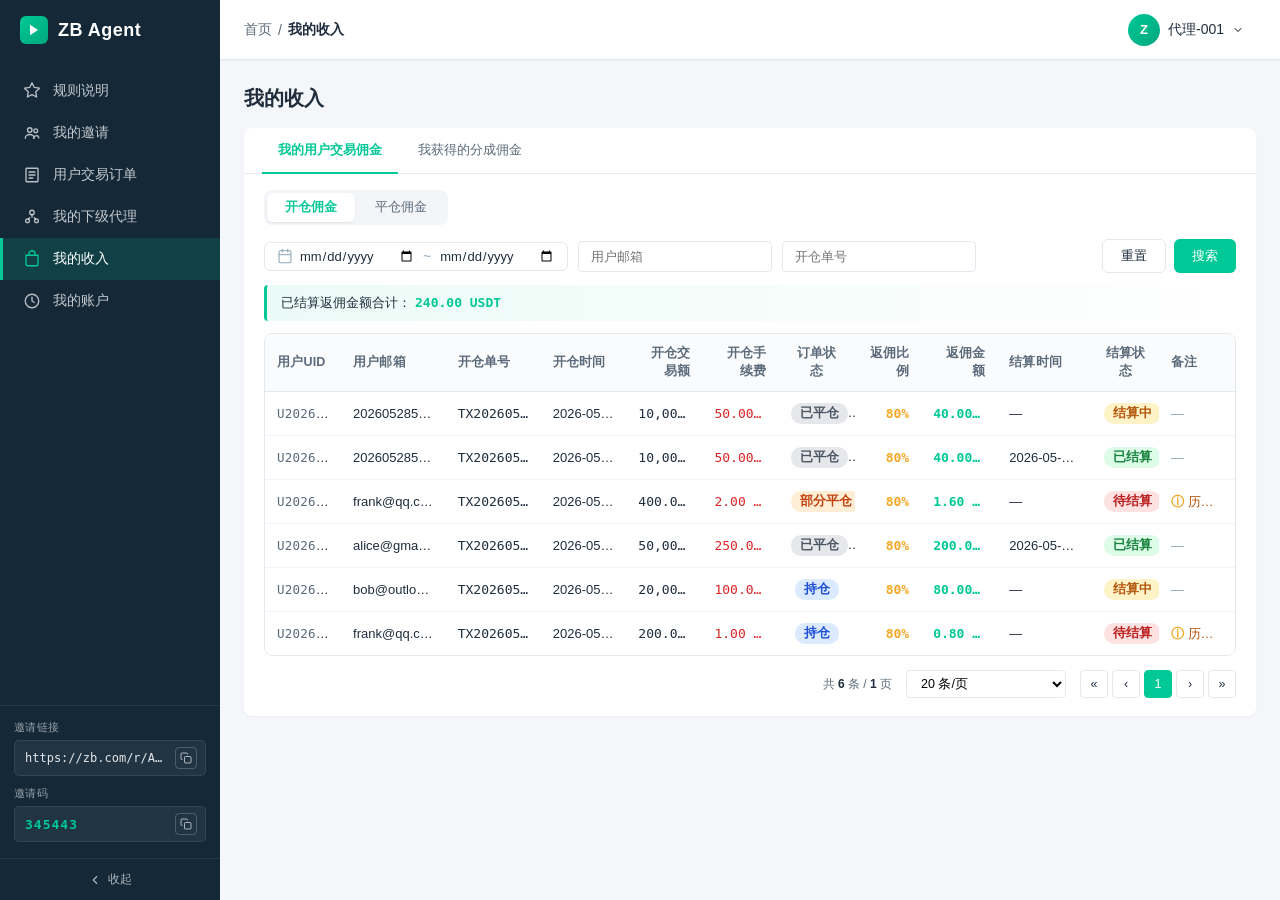
==== commit 7b25b6bb: "Add files via upload" ====
--- a/income.html
+++ b/income.html
@@ -54,6 +54,15 @@
       };
       return `<span class="st-tag ${map[status] || ''}">${status}</span>`;
     }
+    // 订单状态 tag：持仓（蓝）/ 部分平仓（橙）/ 已平仓（灰）
+    function orderStatusTag(status) {
+      const map = {
+        '持仓':     'os-holding',
+        '部分平仓': 'os-partial',
+        '已平仓':   'os-closed',
+      };
+      return `<span class="st-tag ${map[status] || ''}">${status || '—'}</span>`;
+    }
     // 备注：待结算订单显示原因；其它状态显示 "—"
     // 简短文案展示在表格内，完整说明通过 title 在 hover 时显示
     // incomeType: 'rebate'（Tab ① 返佣）| 'share'（Tab ② 分成）
@@ -74,44 +83,48 @@
     //   开仓 (open ) → 开仓单号 / 开仓时间 / 开仓交易额 / 开仓手续费
 
     // ① 平仓佣金（历史已有数据）
+    // 新增字段：openNo（关联的开仓单号；多条平仓由同一开仓订单分批触发时，openNo 相同）
     const COMM_DATA_CLOSE = [
-      { uid: 'U2026005', email: '202605285@qq.com',   orderNo: 'TX20260518023', orderTime: '2026-05-31 15:34:10', orderAmt: 10000, fee: -100, rebateRate: 80, rebateAmt: 80,  settleTime: '—',                  status: '结算中' },
-      { uid: 'U2026005', email: '202605285@qq.com',   orderNo: 'TX20260518024', orderTime: '2026-05-31 15:34:10', orderAmt: 10000, fee: -100, rebateRate: 80, rebateAmt: 80,  settleTime: '2026-05-31 16:34:10', status: '已结算' },
+      { uid: 'U2026005', email: '202605285@qq.com',   openNo: 'TX20260518021', orderNo: 'TX20260518023', orderTime: '2026-05-31 15:34:10', orderAmt: 10000, fee: -100, rebateRate: 80, rebateAmt: 80,  settleTime: '—',                  status: '结算中' },
+      { uid: 'U2026005', email: '202605285@qq.com',   openNo: 'TX20260518022', orderNo: 'TX20260518024', orderTime: '2026-05-31 15:34:10', orderAmt: 10000, fee: -100, rebateRate: 80, rebateAmt: 80,  settleTime: '2026-05-31 16:34:10', status: '已结算' },
       // 历史用户单笔小额平仓：触发"待结算"规则（当月累计平仓 ≤ 1,000 USDT）
-      { uid: 'U2026107', email: 'frank@qq.com',    orderNo: 'TX20260530011', orderTime: '2026-05-30 09:21:00', orderAmt: 400,   fee: -4,   rebateRate: 80, rebateAmt: 3.2, settleTime: '—',                  status: '待结算' },
-      { uid: 'U2026101', email: 'alice@gmail.com', orderNo: 'TX20260517019', orderTime: '2026-05-17 12:30:00', orderAmt: 50000, fee: -500, rebateRate: 80, rebateAmt: 400, settleTime: '2026-05-18 00:00:10', status: '已结算' },
-      { uid: 'U2026102', email: 'bob@outlook.com', orderNo: 'TX20260515008', orderTime: '2026-05-15 21:10:00', orderAmt: 20000, fee: -200, rebateRate: 80, rebateAmt: 160, settleTime: '—',                  status: '结算中' },
+      { uid: 'U2026107', email: 'frank@qq.com',    openNo: 'TX20260528015', orderNo: 'TX20260530011', orderTime: '2026-05-30 09:21:00', orderAmt: 400,   fee: -4,   rebateRate: 80, rebateAmt: 3.2, settleTime: '—',                  status: '待结算' },
+      { uid: 'U2026101', email: 'alice@gmail.com', openNo: 'TX20260516022', orderNo: 'TX20260517019', orderTime: '2026-05-17 12:30:00', orderAmt: 50000, fee: -500, rebateRate: 80, rebateAmt: 400, settleTime: '2026-05-18 00:00:10', status: '已结算' },
+      { uid: 'U2026102', email: 'bob@outlook.com', openNo: 'TX20260514099', orderNo: 'TX20260515008', orderTime: '2026-05-15 21:10:00', orderAmt: 20000, fee: -200, rebateRate: 80, rebateAmt: 160, settleTime: '—',                  status: '结算中' },
       // 另一条历史用户的待结算
-      { uid: 'U2026107', email: 'frank@qq.com',    orderNo: 'TX20260512007', orderTime: '2026-05-12 16:08:00', orderAmt: 200,   fee: -2,   rebateRate: 80, rebateAmt: 1.6, settleTime: '—',                  status: '待结算' },
+      { uid: 'U2026107', email: 'frank@qq.com',    openNo: 'TX20260511039', orderNo: 'TX20260512007', orderTime: '2026-05-12 16:08:00', orderAmt: 200,   fee: -2,   rebateRate: 80, rebateAmt: 1.6, settleTime: '—',                  status: '待结算' },
     ];
 
     // ① 开仓佣金（与平仓表对应：同一用户的开仓订单，开仓时间略早于平仓）
+    // 新增字段：orderStatus（订单状态：持仓 / 部分平仓 / 已平仓）
     const COMM_DATA_OPEN = [
-      { uid: 'U2026005', email: '202605285@qq.com',   orderNo: 'TX20260518021', orderTime: '2026-05-29 10:12:30', orderAmt: 10000, fee: -50, rebateRate: 80, rebateAmt: 40,  settleTime: '—',                  status: '结算中' },
-      { uid: 'U2026005', email: '202605285@qq.com',   orderNo: 'TX20260518022', orderTime: '2026-05-29 10:18:45', orderAmt: 10000, fee: -50, rebateRate: 80, rebateAmt: 40,  settleTime: '2026-05-31 16:34:10', status: '已结算' },
+      { uid: 'U2026005', email: '202605285@qq.com',   orderNo: 'TX20260518021', orderTime: '2026-05-29 10:12:30', orderAmt: 10000, fee: -50, orderStatus: '已平仓',   rebateRate: 80, rebateAmt: 40,  settleTime: '—',                  status: '结算中' },
+      { uid: 'U2026005', email: '202605285@qq.com',   orderNo: 'TX20260518022', orderTime: '2026-05-29 10:18:45', orderAmt: 10000, fee: -50, orderStatus: '已平仓',   rebateRate: 80, rebateAmt: 40,  settleTime: '2026-05-31 16:34:10', status: '已结算' },
       // 历史用户单笔小额开仓：当月累计开仓亦较小，触发"待结算"
-      { uid: 'U2026107', email: 'frank@qq.com',    orderNo: 'TX20260528015', orderTime: '2026-05-28 14:55:00', orderAmt: 400,   fee: -2,   rebateRate: 80, rebateAmt: 1.6, settleTime: '—',                  status: '待结算' },
-      { uid: 'U2026101', email: 'alice@gmail.com', orderNo: 'TX20260516022', orderTime: '2026-05-16 09:40:18', orderAmt: 50000, fee: -250, rebateRate: 80, rebateAmt: 200, settleTime: '2026-05-18 00:00:10', status: '已结算' },
-      { uid: 'U2026102', email: 'bob@outlook.com', orderNo: 'TX20260514099', orderTime: '2026-05-14 18:22:30', orderAmt: 20000, fee: -100, rebateRate: 80, rebateAmt: 80,  settleTime: '—',                  status: '结算中' },
-      { uid: 'U2026107', email: 'frank@qq.com',    orderNo: 'TX20260511039', orderTime: '2026-05-11 11:30:00', orderAmt: 200,   fee: -1,   rebateRate: 80, rebateAmt: 0.8, settleTime: '—',                  status: '待结算' },
+      { uid: 'U2026107', email: 'frank@qq.com',    orderNo: 'TX20260528015', orderTime: '2026-05-28 14:55:00', orderAmt: 400,   fee: -2,   orderStatus: '部分平仓', rebateRate: 80, rebateAmt: 1.6, settleTime: '—',                  status: '待结算' },
+      { uid: 'U2026101', email: 'alice@gmail.com', orderNo: 'TX20260516022', orderTime: '2026-05-16 09:40:18', orderAmt: 50000, fee: -250, orderStatus: '已平仓',   rebateRate: 80, rebateAmt: 200, settleTime: '2026-05-18 00:00:10', status: '已结算' },
+      { uid: 'U2026102', email: 'bob@outlook.com', orderNo: 'TX20260514099', orderTime: '2026-05-14 18:22:30', orderAmt: 20000, fee: -100, orderStatus: '持仓',     rebateRate: 80, rebateAmt: 80,  settleTime: '—',                  status: '结算中' },
+      { uid: 'U2026107', email: 'frank@qq.com',    orderNo: 'TX20260511039', orderTime: '2026-05-11 11:30:00', orderAmt: 200,   fee: -1,   orderStatus: '持仓',     rebateRate: 80, rebateAmt: 0.8, settleTime: '—',                  status: '待结算' },
     ];
 
     // Tab ②：我获得的分成佣金（按开仓 / 平仓拆分两个子表）
 
     // ② 平仓分成（历史已有数据）
+    // 新增字段：openNo（关联的开仓单号）
     const SHARE_DATA_CLOSE = [
-      { uid: 'U2026282', email: '202605282@qq.com',   agentEmail: '202605285@qq.com', orderNo: 'TX20260518023', orderTime: '2026-05-31 15:34:10', orderAmt: 10000, fee: -100, orderComm: 80, shareRate: 30, myShare: 24,  settleTime: '—',                  status: '结算中' },
-      { uid: 'U2026282', email: '202605282@qq.com',   agentEmail: '202605285@qq.com', orderNo: 'TX20260518024', orderTime: '2026-05-31 15:34:10', orderAmt: 10000, fee: -100, orderComm: 80, shareRate: 30, myShare: 24,  settleTime: '2026-05-31 16:34:10', status: '已结算' },
-      { uid: 'U2026107', email: 'frank@qq.com',    agentEmail: 'sub@gmail.com', orderNo: 'TX20260529008', orderTime: '2026-05-29 14:20:00', orderAmt: 500,   fee: -5,   orderComm: 4,  shareRate: 50, myShare: 2,   settleTime: '—',                  status: '待结算' },
-      { uid: 'U2026104', email: 'helen@gmail.com', agentEmail: 'sub@gmail.com', orderNo: 'TX20260517005', orderTime: '2026-05-17 11:30:00', orderAmt: 5000,  fee: -50,  orderComm: 40, shareRate: 70, myShare: 28,  settleTime: '2026-05-18 00:00:10', status: '已结算' },
+      { uid: 'U2026282', email: '202605282@qq.com',   agentEmail: '202605285@qq.com', openNo: 'TX20260518021', orderNo: 'TX20260518023', orderTime: '2026-05-31 15:34:10', orderAmt: 10000, fee: -100, orderComm: 80, shareRate: 30, myShare: 24,  settleTime: '—',                  status: '结算中' },
+      { uid: 'U2026282', email: '202605282@qq.com',   agentEmail: '202605285@qq.com', openNo: 'TX20260518022', orderNo: 'TX20260518024', orderTime: '2026-05-31 15:34:10', orderAmt: 10000, fee: -100, orderComm: 80, shareRate: 30, myShare: 24,  settleTime: '2026-05-31 16:34:10', status: '已结算' },
+      { uid: 'U2026107', email: 'frank@qq.com',    agentEmail: 'sub@gmail.com', openNo: 'TX20260528015', orderNo: 'TX20260529008', orderTime: '2026-05-29 14:20:00', orderAmt: 500,   fee: -5,   orderComm: 4,  shareRate: 50, myShare: 2,   settleTime: '—',                  status: '待结算' },
+      { uid: 'U2026104', email: 'helen@gmail.com', agentEmail: 'sub@gmail.com', openNo: 'TX20260516011', orderNo: 'TX20260517005', orderTime: '2026-05-17 11:30:00', orderAmt: 5000,  fee: -50,  orderComm: 40, shareRate: 70, myShare: 28,  settleTime: '2026-05-18 00:00:10', status: '已结算' },
     ];
 
     // ② 开仓分成（与平仓分成对应）
+    // 新增字段：orderStatus（订单状态：持仓 / 部分平仓 / 已平仓）
     const SHARE_DATA_OPEN = [
-      { uid: 'U2026282', email: '202605282@qq.com',   agentEmail: '202605285@qq.com', orderNo: 'TX20260518021', orderTime: '2026-05-29 10:12:30', orderAmt: 10000, fee: -50, orderComm: 40, shareRate: 30, myShare: 12,  settleTime: '—',                  status: '结算中' },
-      { uid: 'U2026282', email: '202605282@qq.com',   agentEmail: '202605285@qq.com', orderNo: 'TX20260518022', orderTime: '2026-05-29 10:18:45', orderAmt: 10000, fee: -50, orderComm: 40, shareRate: 30, myShare: 12,  settleTime: '2026-05-31 16:34:10', status: '已结算' },
-      { uid: 'U2026107', email: 'frank@qq.com',    agentEmail: 'sub@gmail.com', orderNo: 'TX20260528015', orderTime: '2026-05-28 14:55:00', orderAmt: 500,   fee: -2,   orderComm: 1.6, shareRate: 50, myShare: 0.8, settleTime: '—',                  status: '待结算' },
-      { uid: 'U2026104', email: 'helen@gmail.com', agentEmail: 'sub@gmail.com', orderNo: 'TX20260516011', orderTime: '2026-05-16 08:45:20', orderAmt: 5000,  fee: -25,  orderComm: 20, shareRate: 70, myShare: 14,  settleTime: '2026-05-18 00:00:10', status: '已结算' },
+      { uid: 'U2026282', email: '202605282@qq.com',   agentEmail: '202605285@qq.com', orderNo: 'TX20260518021', orderTime: '2026-05-29 10:12:30', orderAmt: 10000, fee: -50, orderStatus: '已平仓',   orderComm: 40, shareRate: 30, myShare: 12,  settleTime: '—',                  status: '结算中' },
+      { uid: 'U2026282', email: '202605282@qq.com',   agentEmail: '202605285@qq.com', orderNo: 'TX20260518022', orderTime: '2026-05-29 10:18:45', orderAmt: 10000, fee: -50, orderStatus: '已平仓',   orderComm: 40, shareRate: 30, myShare: 12,  settleTime: '2026-05-31 16:34:10', status: '已结算' },
+      { uid: 'U2026107', email: 'frank@qq.com',    agentEmail: 'sub@gmail.com', orderNo: 'TX20260528015', orderTime: '2026-05-28 14:55:00', orderAmt: 500,   fee: -2,   orderStatus: '部分平仓', orderComm: 1.6, shareRate: 50, myShare: 0.8, settleTime: '—',                  status: '待结算' },
+      { uid: 'U2026104', email: 'helen@gmail.com', agentEmail: 'sub@gmail.com', orderNo: 'TX20260516011', orderTime: '2026-05-16 08:45:20', orderAmt: 5000,  fee: -25,  orderStatus: '持仓',     orderComm: 20, shareRate: 70, myShare: 14,  settleTime: '2026-05-18 00:00:10', status: '已结算' },
     ];
 
     /* ============== 子 Tab 方向 → 字段标签映射 ============== */
@@ -185,15 +198,17 @@
         <div class="table-wrap">
           <table class="data-table biz-table">
             <colgroup>
-              <col style="width:9%">
-              <col style="width:12%">
+              <col style="width:8%">
               <col style="width:11%">
+              ${direction === 'close' ? '<col style="width:10%">' : ''}
               <col style="width:10%">
               <col style="width:9%">
               <col style="width:8%">
+              <col style="width:8%">
+              ${direction === 'open' ? '<col style="width:8%">' : ''}
               <col style="width:7%">
               <col style="width:8%">
-              <col style="width:11%">
+              <col style="width:10%">
               <col style="width:7%">
               <col style="width:8%">
             </colgroup>
@@ -201,10 +216,12 @@
               <tr>
                 <th>用户UID</th>
                 <th>用户邮箱</th>
+                ${direction === 'close' ? '<th>开仓单号</th>' : ''}
                 <th>${L.orderNo}</th>
                 <th>${L.time}</th>
                 <th class="text-right">${L.amt}</th>
                 <th class="text-right">${L.fee}</th>
+                ${direction === 'open' ? '<th class="text-center">订单状态</th>' : ''}
                 <th class="text-right">返佣比例</th>
                 <th class="text-right">返佣金额</th>
                 <th>结算时间</th>
@@ -217,17 +234,19 @@
                 <tr>
                   <td><span class="uid-text">${r.uid}</span></td>
                   <td><span class="link-text">${r.email}</span></td>
+                  ${direction === 'close' ? `<td class="mono">${r.openNo}</td>` : ''}
                   <td class="mono">${r.orderNo}</td>
                   <td class="muted">${r.orderTime}</td>
                   <td class="text-right num">${fmtUSDT(r.orderAmt)}</td>
                   <td class="text-right num fee">${fmtUSDT(Math.abs(r.fee))}</td>
+                  ${direction === 'open' ? `<td class="text-center">${orderStatusTag(r.orderStatus)}</td>` : ''}
                   <td class="text-right num rate-num">${r.rebateRate}%</td>
                   <td class="text-right num strong">${fmtUSDT(r.rebateAmt)}</td>
                   <td class="muted">${r.settleTime}</td>
                   <td class="text-center">${statusTag(r.status)}</td>
                   <td class="remark-cell">${settleRemark(r.status, 'rebate')}</td>
                 </tr>
-              `).join('') : emptyRow(11)}
+              `).join('') : emptyRow(12)}
             </tbody>
           </table>
         </div>
@@ -256,13 +275,15 @@
         <div class="table-wrap">
           <table class="data-table biz-table">
             <colgroup>
-              <col style="width:7%">
+              <col style="width:6%">
               <col style="width:9%">
               <col style="width:9%">
-              <col style="width:9%">
+              ${direction === 'close' ? '<col style="width:8%">' : ''}
+              <col style="width:8%">
               <col style="width:9%">
               <col style="width:7%">
               <col style="width:7%">
+              ${direction === 'open' ? '<col style="width:7%">' : ''}
               <col style="width:7%">
               <col style="width:8%">
               <col style="width:7%">
@@ -275,10 +296,12 @@
                 <th>用户UID</th>
                 <th>用户邮箱</th>
                 <th>代理邮箱</th>
+                ${direction === 'close' ? '<th>开仓单号</th>' : ''}
                 <th>${L.orderNo}</th>
                 <th>${L.time}</th>
                 <th class="text-right">${L.amt}</th>
                 <th class="text-right">${L.fee}</th>
+                ${direction === 'open' ? '<th class="text-center">订单状态</th>' : ''}
                 <th class="text-right">订单佣金</th>
                 <th class="text-right">我给代理设置的分成比例</th>
                 <th class="text-right">分成金额</th>
@@ -293,10 +316,12 @@
                   <td><span class="uid-text">${r.uid}</span></td>
                   <td><span class="link-text">${r.email}</span></td>
                   <td><span class="agent-tag">${r.agentEmail}</span></td>
+                  ${direction === 'close' ? `<td class="mono">${r.openNo}</td>` : ''}
                   <td class="mono">${r.orderNo}</td>
                   <td class="muted">${r.orderTime}</td>
                   <td class="text-right num">${fmtUSDT(r.orderAmt)}</td>
                   <td class="text-right num fee">${fmtUSDT(Math.abs(r.fee))}</td>
+                  ${direction === 'open' ? `<td class="text-center">${orderStatusTag(r.orderStatus)}</td>` : ''}
                   <td class="text-right num">${fmtUSDT(r.orderComm)}</td>
                   <td class="text-right num rate-num">${r.shareRate}%</td>
                   <td class="text-right num strong">${fmtUSDT(r.myShare)}</td>
@@ -304,7 +329,7 @@
                   <td class="text-center">${statusTag(r.status)}</td>
                   <td class="remark-cell">${settleRemark(r.status, 'share')}</td>
                 </tr>
-              `).join('') : emptyRow(13)}
+              `).join('') : emptyRow(14)}
             </tbody>
           </table>
         </div>
@@ -611,6 +636,11 @@
     .st-pending { background: #fef3c7; color: #b45309; }
     .st-settled { background: #dcfce7; color: #15803d; }
 
+    /* 订单状态：持仓（蓝）/ 部分平仓（橙）/ 已平仓（灰） */
+    .os-holding { background: #dbeafe; color: #1d4ed8; }
+    .os-partial { background: #ffedd5; color: #c2410c; }
+    .os-closed  { background: #e5e7eb; color: #4b5563; }
+
     /* —— 备注列 —— */
     /* 待结算订单的备注：橙色文字 + 截断显示，hover 完整 title 提示 */
     .remark-cell {
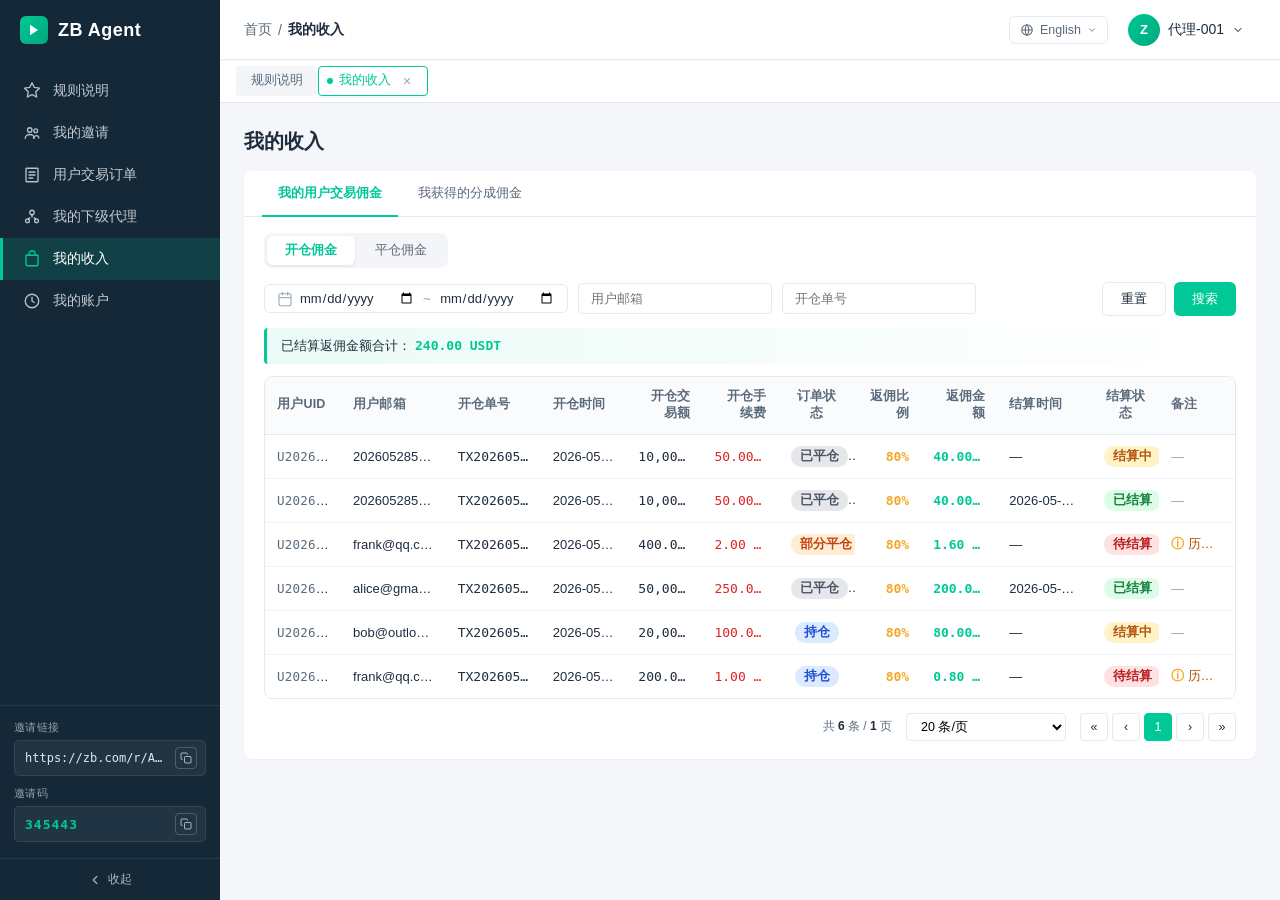
==== commit 41dca778: "Add files via upload" ====
--- a/income.html
+++ b/income.html
@@ -7,11 +7,11 @@
   <meta http-equiv="Pragma" content="no-cache">
   <meta http-equiv="Expires" content="0">
   <title>我的收入</title>
-  <link rel="stylesheet" href="assets/css/common.css?v=7">
+  <link rel="stylesheet" href="assets/css/common.css?v=8">
 </head>
 <body data-title="我的收入">
   <div id="app"></div>
-  <script src="assets/js/common.js?v=7"></script>
+  <script src="assets/js/common.js?v=8"></script>
   <script>
     /* =================================================================
        我的收入 · 按需求文档实现
@@ -69,8 +69,8 @@
     function settleRemark(status, incomeType) {
       if (status === '待结算') {
         const incomeName = incomeType === 'share' ? '分成金额' : '返佣金额';
-        const full = `历史用户当月累计平仓金额 ≤ 1,000 USDT，${incomeName}进入「待结算」状态，暂不结算。`;
-        return `<span class="remark-pending" title="${full}">历史用户当月累计平仓 ≤ 1,000 USDT</span>`;
+        const full = `历史用户当月累计开仓、平仓金额均 ≤ 2,000 USDT，${incomeName}进入「待结算」状态，暂不结算。`;
+        return `<span class="remark-pending" title="${full}">历史用户当月累计开仓、平仓 ≤ 2,000 USDT</span>`;
       }
       return '<span class="muted">—</span>';
     }
@@ -87,7 +87,7 @@
     const COMM_DATA_CLOSE = [
       { uid: 'U2026005', email: '202605285@qq.com',   openNo: 'TX20260518021', orderNo: 'TX20260518023', orderTime: '2026-05-31 15:34:10', orderAmt: 10000, fee: -100, rebateRate: 80, rebateAmt: 80,  settleTime: '—',                  status: '结算中' },
       { uid: 'U2026005', email: '202605285@qq.com',   openNo: 'TX20260518022', orderNo: 'TX20260518024', orderTime: '2026-05-31 15:34:10', orderAmt: 10000, fee: -100, rebateRate: 80, rebateAmt: 80,  settleTime: '2026-05-31 16:34:10', status: '已结算' },
-      // 历史用户单笔小额平仓：触发"待结算"规则（当月累计平仓 ≤ 1,000 USDT）
+      // 历史用户单笔小额平仓：触发"待结算"规则（当月累计开仓、平仓金额均 ≤ 2,000 USDT）
       { uid: 'U2026107', email: 'frank@qq.com',    openNo: 'TX20260528015', orderNo: 'TX20260530011', orderTime: '2026-05-30 09:21:00', orderAmt: 400,   fee: -4,   rebateRate: 80, rebateAmt: 3.2, settleTime: '—',                  status: '待结算' },
       { uid: 'U2026101', email: 'alice@gmail.com', openNo: 'TX20260516022', orderNo: 'TX20260517019', orderTime: '2026-05-17 12:30:00', orderAmt: 50000, fee: -500, rebateRate: 80, rebateAmt: 400, settleTime: '2026-05-18 00:00:10', status: '已结算' },
       { uid: 'U2026102', email: 'bob@outlook.com', openNo: 'TX20260514099', orderNo: 'TX20260515008', orderTime: '2026-05-15 21:10:00', orderAmt: 20000, fee: -200, rebateRate: 80, rebateAmt: 160, settleTime: '—',                  status: '结算中' },
--- a/assets/css/common.css
+++ b/assets/css/common.css
@@ -863,3 +863,163 @@
     display: none;
   }
 }
+
+/* ============================================================
+   多 Tab 页签导航
+   ============================================================ */
+.tab-bar-wrap {
+  /* 占位容器，便于动态 refresh */
+  background: #fff;
+  border-bottom: 1px solid var(--color-border);
+}
+.tab-bar {
+  display: flex;
+  align-items: center;
+  padding: 0 16px;
+  overflow-x: auto;
+  scrollbar-width: thin;
+}
+.tab-bar::-webkit-scrollbar {
+  height: 4px;
+}
+.tab-bar::-webkit-scrollbar-thumb {
+  background: #d4d8de;
+  border-radius: 2px;
+}
+.tab-list {
+  display: flex;
+  gap: 2px;
+  padding: 6px 0;
+}
+.tab {
+  display: inline-flex;
+  align-items: center;
+  gap: 6px;
+  padding: 5px 12px 5px 14px;
+  font-size: var(--fs-body-sm);
+  color: var(--color-text-secondary);
+  background: #f3f5f8;
+  border: 1px solid transparent;
+  border-radius: 4px;
+  text-decoration: none;
+  transition: all 0.12s;
+  white-space: nowrap;
+  cursor: pointer;
+}
+.tab:hover {
+  color: var(--color-primary);
+  background: #eaf7f2;
+}
+.tab.active {
+  color: var(--color-primary);
+  background: #fff;
+  border-color: var(--color-primary);
+  font-weight: var(--fw-medium);
+  box-shadow: 0 1px 3px rgba(0,200,150,0.12);
+  position: relative;
+}
+.tab.active::before {
+  content: "";
+  position: absolute;
+  left: 8px;
+  top: 50%;
+  transform: translateY(-50%);
+  width: 6px;
+  height: 6px;
+  background: var(--color-primary);
+  border-radius: 50%;
+}
+.tab.active {
+  padding-left: 20px;
+}
+.tab-name {
+  line-height: 1.4;
+}
+.tab-close {
+  display: inline-flex;
+  align-items: center;
+  justify-content: center;
+  width: 16px;
+  height: 16px;
+  border-radius: 50%;
+  font-size: 14px;
+  line-height: 1;
+  color: var(--color-text-muted);
+  margin-left: 2px;
+  cursor: pointer;
+  transition: all 0.12s;
+}
+.tab-close:hover {
+  background: rgba(220, 38, 38, 0.12);
+  color: #dc2626;
+}
+.tab-fixed .tab-close {
+  display: none;
+}
+
+/* ============================================================
+   多语言下拉
+   ============================================================ */
+.lang-dropdown {
+  position: relative;
+}
+.lang-trigger {
+  display: inline-flex;
+  align-items: center;
+  gap: 6px;
+  padding: 6px 10px;
+  font-size: var(--fs-body-sm);
+  color: var(--color-text-secondary);
+  background: transparent;
+  border: 1px solid var(--color-border);
+  border-radius: 6px;
+  cursor: pointer;
+  font-family: inherit;
+  transition: all 0.15s;
+}
+.lang-trigger:hover {
+  color: var(--color-primary);
+  border-color: var(--color-primary);
+}
+.lang-label {
+  font-weight: var(--fw-medium);
+}
+.lang-menu {
+  position: absolute;
+  top: calc(100% + 6px);
+  right: 0;
+  min-width: 160px;
+  background: #fff;
+  border: 1px solid var(--color-border);
+  border-radius: 6px;
+  box-shadow: 0 4px 16px rgba(0,0,0,0.08);
+  padding: 4px;
+  display: none;
+  z-index: 100;
+}
+.lang-menu.show {
+  display: block;
+}
+.lang-menu a {
+  display: flex;
+  align-items: center;
+  justify-content: space-between;
+  padding: 8px 12px;
+  font-size: var(--fs-body-sm);
+  color: var(--color-text);
+  text-decoration: none;
+  border-radius: 4px;
+  transition: background 0.12s;
+}
+.lang-menu a:hover {
+  background: #f3f5f8;
+}
+.lang-menu a.active {
+  color: var(--color-primary);
+  font-weight: var(--fw-medium);
+  background: #eaf7f2;
+}
+.lang-check {
+  color: var(--color-primary);
+  font-weight: bold;
+}
